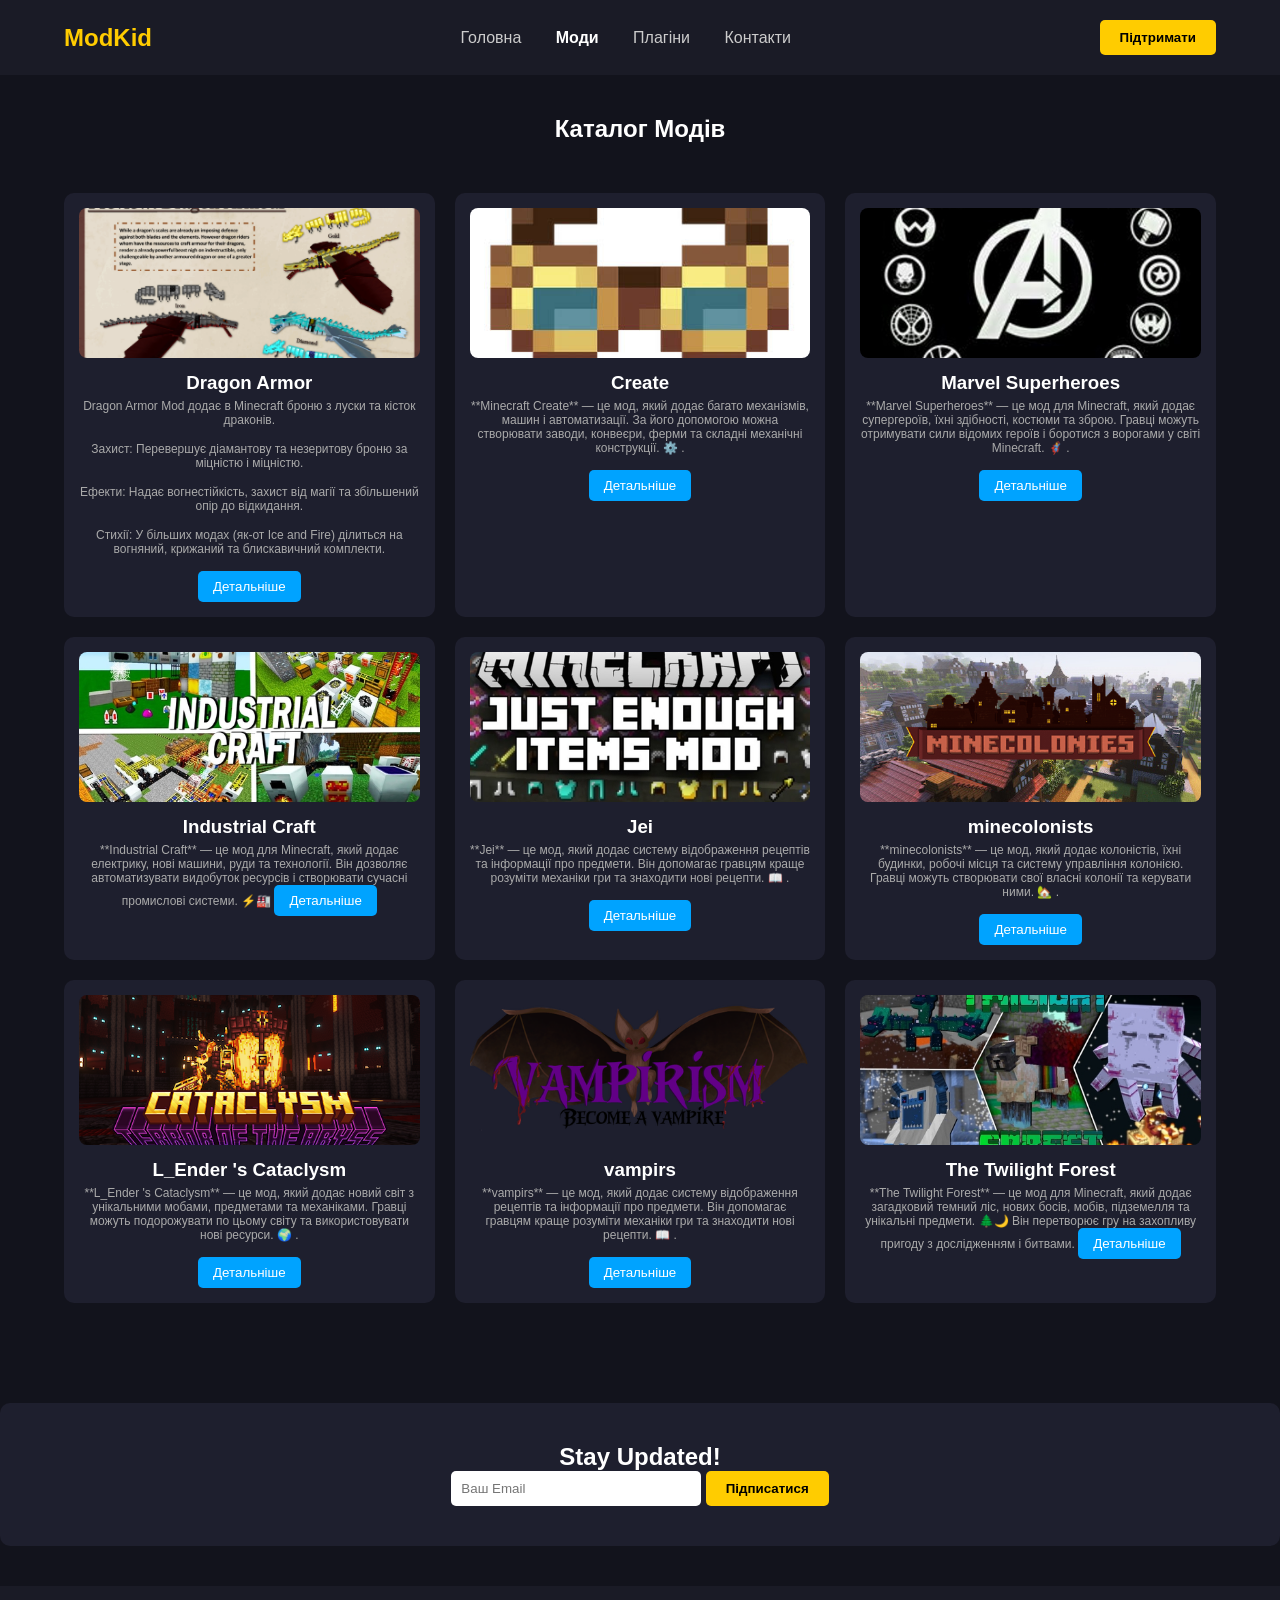
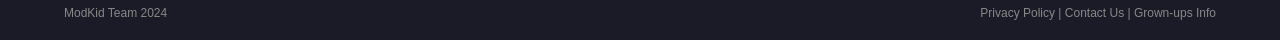
==== mods.html @ 479deb01 "твій комент" ====
<!doctype html>
<html lang="uk">
    <head>
        <meta charset="UTF-8" />
        <title>ModKid — Каталог Модів</title>
        <link rel="stylesheet" href="style.css" />
    </head>
    <body>
        <header>
            <div class="logo">ModKid</div>
            <nav>
                <a href="index.html">Головна</a>
                <a href="mods.html" class="active">Моди</a>
                <a href="plugins.html">Плагіни</a>
                <a href="#">Контакти</a>
            </nav>
            <button class="btn-yellow">Підтримати</button>
        </header>

        <main>
            <section>
                <h1 style="text-align: center; margin-bottom: 30px">Каталог Модів</h1>

                <div class="grid">
                    <!-- Рядок 1 -->
                    <div class="card">
                        <img src="mods_img\DA.webp" alt="Dragon Armor" />
                        <h3>Dragon Armor</h3>
                        <p>Dragon Armor Mod додає в Minecraft броню з луски та кісток драконів.</p>

<p>Захист: Перевершує діамантову та незеритову броню за міцністю і міцністю.</p>

<p>Ефекти: Надає вогнестійкість, захист від магії та збільшений опір до відкидання.</p>

<p>Стихії: У більших модах (як-от Ice and Fire) ділиться на вогняний, крижаний та блискавичний комплекти.</p>
                        <button class="btn-blue">Детальніше</button>
                    </div>
                    <div class="card">
                        <img src="mods_img\imagesc.jpg" alt="Create" />
                        <h3>Create</h3>
                        <p>**Minecraft Create** — це мод, який додає багато механізмів, машин і автоматизації. За його допомогою можна створювати заводи, конвеєри, ферми та складні механічні конструкції. ⚙️
.</p>
                        <button class="btn-blue">Детальніше</button>
                    </div>
                    <div class="card">
                        <img src="mods_img\ss.jpg" alt="Marvel Superheroes" />
                        <h3>Marvel Superheroes</h3>
                        <p>**Marvel Superheroes** — це мод для Minecraft, який додає супергероїв, їхні здібності, костюми та зброю. Гравці можуть отримувати сили відомих героїв і боротися з ворогами у світі Minecraft. 🦸‍♂️
.</p>
                        <button class="btn-blue">Детальніше</button>
                    </div>
                    <!-- Рядок 2 -->
                    <div class="card">
                        <img src="mods_img\in.jpg" alt="Industrial Craft" />
                        <h3>Industrial Craft</h3>
                        <p>**Industrial Craft** — це мод для Minecraft, який додає електрику, нові машини, руди та технології. Він дозволяє автоматизувати видобуток ресурсів і створювати сучасні промислові системи. ⚡🏭

                        <button class="btn-blue">Детальніше</button>
                    </div>
                    <div class="card">
                        <img src="mods_img\j.jpg" alt="Jei" />
                        <h3>Jei</h3>
                        <p>**Jei** — це мод, який додає систему відображення рецептів та інформації про предмети. Він допомагає гравцям краще розуміти механіки гри та знаходити нові рецепти. 📖
.</p>
                        <button class="btn-blue">Детальніше</button>
                    </div>
                    <div class="card">
                        <img src="mods_img\mi.png" alt="minecolonists" />
                        <h3>minecolonists</h3>
                        <p>**minecolonists** — це мод, який додає колоністів, їхні будинки, робочі місця та систему управління колонією. Гравці можуть створювати свої власні колонії та керувати ними. 🏡
.</p>
                        <button class="btn-blue">Детальніше</button>
                    </div>
                    <!-- Рядок 3 -->
                    <div class="card">
                        <img src="mods_img\ca.png"L_Ender 's Cataclysm" />
                        <h3>L_Ender 's Cataclysm</h3>
                        <p>**L_Ender 's Cataclysm** — це мод, який додає новий світ з унікальними мобами, предметами та механіками. Гравці можуть подорожувати по цьому світу та використовувати нові ресурси. 🌍
.</p>
                        <button class="btn-blue">Детальніше</button>
                    </div>
                    <div class="card">
                        <img src="mods_img\v.png" alt="vampirs" />
                        <h3>vampirs</h3>
                        <p>**vampirs** — це мод, який додає систему відображення рецептів та інформації про предмети. Він допомагає гравцям краще розуміти механіки гри та знаходити нові рецепти. 📖
.</p>
                        <button class="btn-blue">Детальніше</button>
                    </div>
                    <div class="card">
                        <img src="mods_img\fo.jpg"The Twilight Forest" />
                        <h3>The Twilight Forest</h3>
                        <p>**The Twilight Forest** — це мод для Minecraft, який додає загадковий темний ліс, нових босів, мобів, підземелля та унікальні предмети. 🌲🌙 Він перетворює гру на захопливу пригоду з дослідженням і битвами.

                        <button class="btn-blue">Детальніше</button>
                    </div>
                </div>
            </section>

            <section class="subscribe">
                <h2>Stay Updated!</h2>
                <input type="email" placeholder="Ваш Email" />
                <button class="btn-yellow">Підписатися</button>
            </section>
        </main>

        <footer>
            <span>ModKid Team 2024</span>
            <div>
                <a href="#">Privacy Policy</a> | <a href="#">Contact Us</a> |
                <a href="#">Grown-ups Info</a>
            </div>
        </footer>
    </body>
</html>
---- style.css ----
* {
  box-sizing: border-box;
  margin: 0;
  padding: 0;
}

body {
  font-family: Arial, sans-serif;
  background-color: #12131C;
  color: #FFF;
}

a {
  color: inherit;
  text-decoration: none;
}

/* Шапка та Футер */
header,
footer {
  display: flex;
  justify-content: space-between;
  align-items: center;
  padding: 20px 5%;
  background: #1a1b26;
}

.logo {
  font-size: 24px;
  font-weight: bold;
  color: #FFCC00;
}

nav a {
  margin: 0 15px;
  color: #CCC;
}

nav a.active {
  color: #FFF;
  font-weight: bold;
}

.btn-yellow {
  background: #FFCC00;
  color: #000;
  padding: 10px 20px;
  border-radius: 5px;
  font-weight: bold;
  border: none;
  cursor: pointer;
}

/* Сетка карточок */
.grid {
  display: grid;
  grid-template-columns: repeat(3, 1fr);
  gap: 20px;
  padding: 20px 0;
}

.card {
  background: #1e1f2e;
  border-radius: 10px;
  overflow: hidden;
  padding: 15px;
  text-align: center;
}

.card img {
  width: 100%;
  height: 150px;
  object-fit: cover;
  border-radius: 8px;
}

.card h3 {
  margin: 10px 0 5px;
}

.card p {
  font-size: 12px;
  color: #AAA;
  margin-bottom: 15px;
}

.btn-blue {
  background: #00A3FF;
  color: #FFF;
  padding: 8px 15px;
  border-radius: 5px;
  border: none;
  cursor: pointer;
}

/* Спеціальні секції */
.hero {
  text-align: center;
  padding: 60px 20px;
  background: url('hero-bg.jpg') center/cover;
}

.hero h1 {
  font-size: 36px;
  margin-bottom: 10px;
}

.subscribe {
  background: #1e1f2e;
  padding: 40px;
  text-align: center;
  margin: 40px 0;
  border-radius: 10px;
}

.subscribe input {
  padding: 10px;
  width: 250px;
  border-radius: 5px;
  border: none;
}

section {
  padding: 40px 5%;
}

footer {
  font-size: 12px;
  color: #888;
}
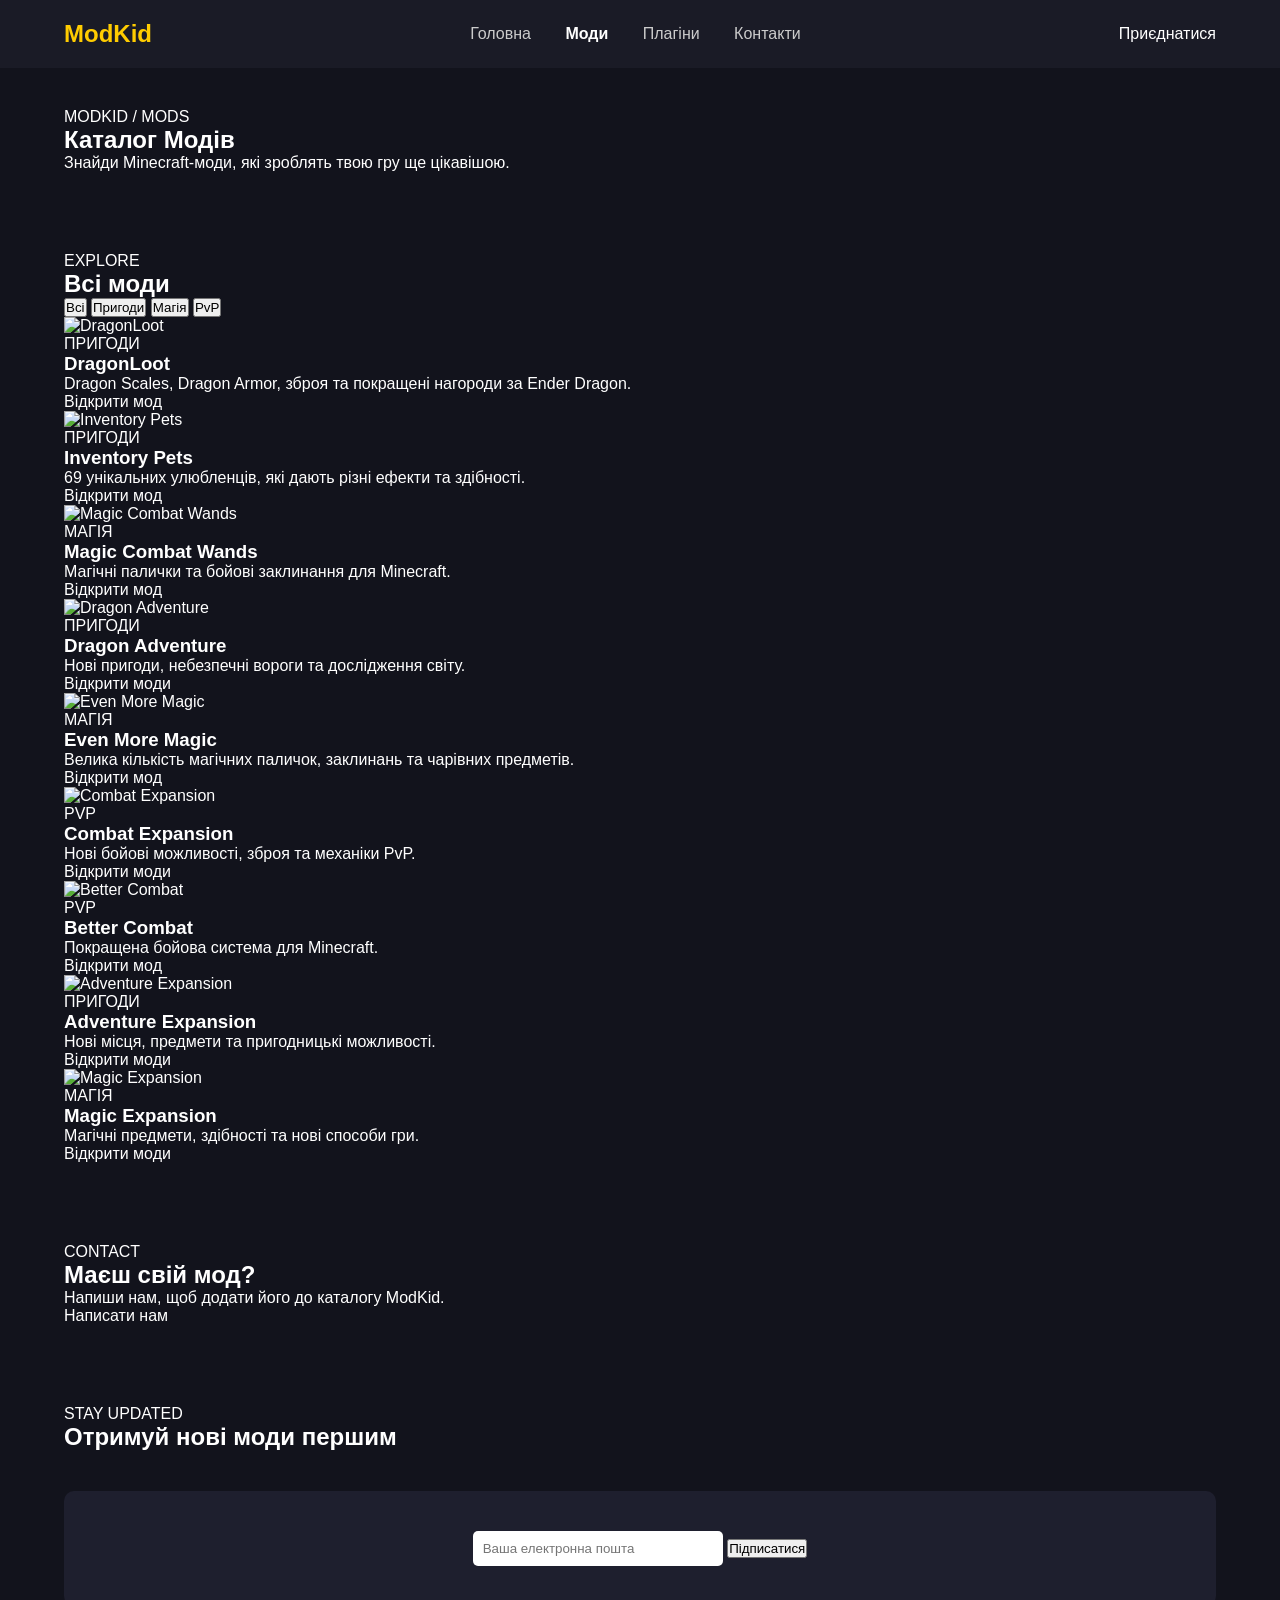
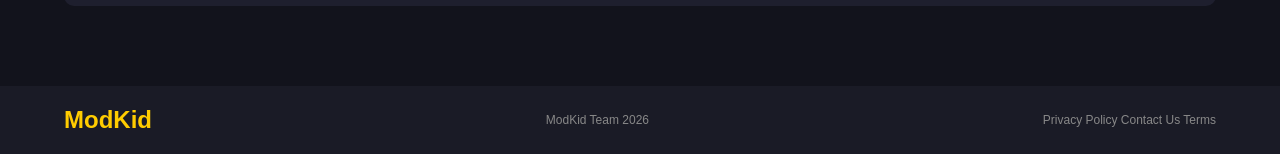
==== commit 01ccba7a: "Refactor mods.html structure and add meta tags Updated the structure of the mods.html file, added me" ====
--- a/mods.html
+++ b/mods.html
@@ -1,114 +1,635 @@
 <!doctype html>
 <html lang="uk">
-    <head>
-        <meta charset="UTF-8" />
-        <title>ModKid — Каталог Модів</title>
-        <link rel="stylesheet" href="style.css" />
-    </head>
-    <body>
-        <header>
-            <div class="logo">ModKid</div>
-            <nav>
-                <a href="index.html">Головна</a>
-                <a href="mods.html" class="active">Моди</a>
-                <a href="plugins.html">Плагіни</a>
-                <a href="#">Контакти</a>
-            </nav>
-            <button class="btn-yellow">Підтримати</button>
-        </header>
-
-        <main>
-            <section>
-                <h1 style="text-align: center; margin-bottom: 30px">Каталог Модів</h1>
-
-                <div class="grid">
-                    <!-- Рядок 1 -->
-                    <div class="card">
-                        <img src="mods_img\DA.webp" alt="Dragon Armor" />
-                        <h3>Dragon Armor</h3>
-                        <p>Dragon Armor Mod додає в Minecraft броню з луски та кісток драконів.</p>
-
-<p>Захист: Перевершує діамантову та незеритову броню за міцністю і міцністю.</p>
-
-<p>Ефекти: Надає вогнестійкість, захист від магії та збільшений опір до відкидання.</p>
-
-<p>Стихії: У більших модах (як-от Ice and Fire) ділиться на вогняний, крижаний та блискавичний комплекти.</p>
-                        <button class="btn-blue">Детальніше</button>
-                    </div>
-                    <div class="card">
-                        <img src="mods_img\imagesc.jpg" alt="Create" />
-                        <h3>Create</h3>
-                        <p>**Minecraft Create** — це мод, який додає багато механізмів, машин і автоматизації. За його допомогою можна створювати заводи, конвеєри, ферми та складні механічні конструкції. ⚙️
-.</p>
-                        <button class="btn-blue">Детальніше</button>
-                    </div>
-                    <div class="card">
-                        <img src="mods_img\ss.jpg" alt="Marvel Superheroes" />
-                        <h3>Marvel Superheroes</h3>
-                        <p>**Marvel Superheroes** — це мод для Minecraft, який додає супергероїв, їхні здібності, костюми та зброю. Гравці можуть отримувати сили відомих героїв і боротися з ворогами у світі Minecraft. 🦸‍♂️
-.</p>
-                        <button class="btn-blue">Детальніше</button>
-                    </div>
-                    <!-- Рядок 2 -->
-                    <div class="card">
-                        <img src="mods_img\in.jpg" alt="Industrial Craft" />
-                        <h3>Industrial Craft</h3>
-                        <p>**Industrial Craft** — це мод для Minecraft, який додає електрику, нові машини, руди та технології. Він дозволяє автоматизувати видобуток ресурсів і створювати сучасні промислові системи. ⚡🏭
-
-                        <button class="btn-blue">Детальніше</button>
-                    </div>
-                    <div class="card">
-                        <img src="mods_img\j.jpg" alt="Jei" />
-                        <h3>Jei</h3>
-                        <p>**Jei** — це мод, який додає систему відображення рецептів та інформації про предмети. Він допомагає гравцям краще розуміти механіки гри та знаходити нові рецепти. 📖
-.</p>
-                        <button class="btn-blue">Детальніше</button>
-                    </div>
-                    <div class="card">
-                        <img src="mods_img\mi.png" alt="minecolonists" />
-                        <h3>minecolonists</h3>
-                        <p>**minecolonists** — це мод, який додає колоністів, їхні будинки, робочі місця та систему управління колонією. Гравці можуть створювати свої власні колонії та керувати ними. 🏡
-.</p>
-                        <button class="btn-blue">Детальніше</button>
-                    </div>
-                    <!-- Рядок 3 -->
-                    <div class="card">
-                        <img src="mods_img\ca.png"L_Ender 's Cataclysm" />
-                        <h3>L_Ender 's Cataclysm</h3>
-                        <p>**L_Ender 's Cataclysm** — це мод, який додає новий світ з унікальними мобами, предметами та механіками. Гравці можуть подорожувати по цьому світу та використовувати нові ресурси. 🌍
-.</p>
-                        <button class="btn-blue">Детальніше</button>
-                    </div>
-                    <div class="card">
-                        <img src="mods_img\v.png" alt="vampirs" />
-                        <h3>vampirs</h3>
-                        <p>**vampirs** — це мод, який додає систему відображення рецептів та інформації про предмети. Він допомагає гравцям краще розуміти механіки гри та знаходити нові рецепти. 📖
-.</p>
-                        <button class="btn-blue">Детальніше</button>
-                    </div>
-                    <div class="card">
-                        <img src="mods_img\fo.jpg"The Twilight Forest" />
-                        <h3>The Twilight Forest</h3>
-                        <p>**The Twilight Forest** — це мод для Minecraft, який додає загадковий темний ліс, нових босів, мобів, підземелля та унікальні предмети. 🌲🌙 Він перетворює гру на захопливу пригоду з дослідженням і битвами.
-
-                        <button class="btn-blue">Детальніше</button>
-                    </div>
-                </div>
-            </section>
-
-            <section class="subscribe">
-                <h2>Stay Updated!</h2>
-                <input type="email" placeholder="Ваш Email" />
-                <button class="btn-yellow">Підписатися</button>
-            </section>
-        </main>
-
-        <footer>
-            <span>ModKid Team 2024</span>
-            <div>
-                <a href="#">Privacy Policy</a> | <a href="#">Contact Us</a> |
-                <a href="#">Grown-ups Info</a>
-            </div>
-        </footer>
-    </body>
+
+<head>
+
+    <meta charset="UTF-8">
+
+    <meta
+        name="viewport"
+        content="width=device-width, initial-scale=1.0"
+    >
+
+    <title>ModKid — Моди</title>
+
+    <link
+        rel="stylesheet"
+        href="style.css"
+    >
+
+</head>
+
+<body>
+
+
+<header class="header">
+
+    <a href="index.html" class="logo">
+        Mod<span>Kid</span>
+    </a>
+
+    <nav class="nav">
+
+        <a href="index.html">
+            Головна
+        </a>
+
+        <a href="mods.html" class="active">
+            Моди
+        </a>
+
+        <a href="plugins.html">
+            Плагіни
+        </a>
+
+        <a href="#contacts">
+            Контакти
+        </a>
+
+    </nav>
+
+    <a href="#contacts" class="header-button">
+        Приєднатися
+    </a>
+
+</header>
+
+
+<main>
+
+
+<section class="page-title">
+
+    <div class="eyebrow">
+        MODKID / MODS
+    </div>
+
+    <h1>
+        Каталог Модів
+    </h1>
+
+    <p>
+        Знайди Minecraft-моди, які зроблять
+        твою гру ще цікавішою.
+    </p>
+
+</section>
+
+
+<section class="catalog">
+
+    <div class="catalog-header">
+
+        <div>
+
+            <div class="section-label">
+                EXPLORE
+            </div>
+
+            <h2>
+                Всі моди
+            </h2>
+
+        </div>
+
+
+        <div class="filters">
+
+            <button
+                class="filter active"
+                data-filter="all"
+            >
+                Всі
+            </button>
+
+            <button
+                class="filter"
+                data-filter="adventure"
+            >
+                Пригоди
+            </button>
+
+            <button
+                class="filter"
+                data-filter="magic"
+            >
+                Магія
+            </button>
+
+            <button
+                class="filter"
+                data-filter="pvp"
+            >
+                PvP
+            </button>
+
+        </div>
+
+    </div>
+
+
+    <div class="catalog-grid">
+
+
+        
+
+        <article
+            class="catalog-card"
+            data-category="adventure"
+        >
+
+            <img
+                class="catalog-image"
+                src="https://i.ytimg.com/vi/ukEsigiyCAY/maxresdefault.jpg"
+                alt="DragonLoot"
+            >
+
+            <div class="catalog-body">
+
+                <span class="card-tag">
+                    ПРИГОДИ
+                </span>
+
+                <h3>
+                    DragonLoot
+                </h3>
+
+                <p>
+                    Dragon Scales, Dragon Armor,
+                    зброя та покращені нагороди за Ender Dragon.
+                </p>
+
+                <a
+                    class="blue-button"
+                    href="https://www.curseforge.com/minecraft/mc-mods/dragonloot"
+                    target="_blank"
+                >
+                    Відкрити мод
+                </a>
+
+            </div>
+
+        </article>
+
+
+        
+
+        <article
+            class="catalog-card"
+            data-category="adventure"
+        >
+
+            <img
+                class="catalog-image"
+                src="https://i.ytimg.com/vi/JNTlKZu7rV4/maxresdefault.jpg"
+                alt="Inventory Pets"
+            >
+
+            <div class="catalog-body">
+
+                <span class="card-tag">
+                    ПРИГОДИ
+                </span>
+
+                <h3>
+                    Inventory Pets
+                </h3>
+
+                <p>
+                    69 унікальних улюбленців,
+                    які дають різні ефекти та здібності.
+                </p>
+
+                <a
+                    class="blue-button"
+                    href="https://www.curseforge.com/minecraft/mc-mods/inventory-pets"
+                    target="_blank"
+                >
+                    Відкрити мод
+                </a>
+
+            </div>
+
+        </article>
+
+
+        
+
+        <article
+            class="catalog-card"
+            data-category="magic"
+        >
+
+            <img
+                class="catalog-image"
+                src="https://i.ytimg.com/vi/W-BGACFN1ck/maxresdefault.jpg"
+                alt="Magic Combat Wands"
+            >
+
+            <div class="catalog-body">
+
+                <span class="card-tag">
+                    МАГІЯ
+                </span>
+
+                <h3>
+                    Magic Combat Wands
+                </h3>
+
+                <p>
+                    Магічні палички та бойові
+                    заклинання для Minecraft.
+                </p>
+
+                <a
+                    class="blue-button"
+                    href="https://www.curseforge.com/minecraft/mc-mods/magic-combat-wands"
+                    target="_blank"
+                >
+                    Відкрити мод
+                </a>
+
+            </div>
+
+        </article>
+
+
+        
+
+        <article
+            class="catalog-card"
+            data-category="adventure"
+        >
+
+            <img
+                class="catalog-image"
+                src="https://xforgeassets002.xboxlive.com/pf-namespace-b63a0803d3653643/9caeeaf7-bf96-4cbe-a42e-ba5d95ce87ad/DragonAdventure_Screenshot_3.jpg"
+                alt="Dragon Adventure"
+            >
+
+            <div class="catalog-body">
+
+                <span class="card-tag">
+                    ПРИГОДИ
+                </span>
+
+                <h3>
+                    Dragon Adventure
+                </h3>
+
+                <p>
+                    Нові пригоди, небезпечні вороги
+                    та дослідження світу.
+                </p>
+
+                <a
+                    class="blue-button"
+                    href="https://www.curseforge.com/minecraft/mc-mods"
+                    target="_blank"
+                >
+                    Відкрити моди
+                </a>
+
+            </div>
+
+        </article>
+
+
+        
+
+        <article
+            class="catalog-card"
+            data-category="magic"
+        >
+
+            <img
+                class="catalog-image"
+                src="https://i.ytimg.com/vi/kxcVQtQiOug/maxresdefault.jpg"
+                alt="Even More Magic"
+            >
+
+            <div class="catalog-body">
+
+                <span class="card-tag">
+                    МАГІЯ
+                </span>
+
+                <h3>
+                    Even More Magic
+                </h3>
+
+                <p>
+                    Велика кількість магічних паличок,
+                    заклинань та чарівних предметів.
+                </p>
+
+                <a
+                    class="blue-button"
+                    href="https://www.curseforge.com/minecraft/mc-mods/even-more-magic"
+                    target="_blank"
+                >
+                    Відкрити мод
+                </a>
+
+            </div>
+
+        </article>
+
+
+        
+
+        <article
+            class="catalog-card"
+            data-category="pvp"
+        >
+
+            <img
+                class="catalog-image"
+                src="https://cdn.modrinth.com/data/mrwaxWkf/images/d7f8d41d6d65e3daa7ac5bb244a479fda5e04282.png"
+                alt="Combat Expansion"
+            >
+
+            <div class="catalog-body">
+
+                <span class="card-tag">
+                    PVP
+                </span>
+
+                <h3>
+                    Combat Expansion
+                </h3>
+
+                <p>
+                    Нові бойові можливості,
+                    зброя та механіки PvP.
+                </p>
+
+                <a
+                    class="blue-button"
+                    href="https://www.curseforge.com/minecraft/mc-mods"
+                    target="_blank"
+                >
+                    Відкрити моди
+                </a>
+
+            </div>
+
+        </article>
+
+
+        
+
+        <article
+            class="catalog-card"
+            data-category="pvp"
+        >
+
+            <img
+                class="catalog-image"
+                src="https://i.ytimg.com/vi/zoLHkWIXzm8/maxresdefault.jpg"
+                alt="Better Combat"
+            >
+
+            <div class="catalog-body">
+
+                <span class="card-tag">
+                    PVP
+                </span>
+
+                <h3>
+                    Better Combat
+                </h3>
+
+                <p>
+                    Покращена бойова система
+                    для Minecraft.
+                </p>
+
+                <a
+                    class="blue-button"
+                    href="https://www.curseforge.com/minecraft/mc-mods/better-combat-by-daedelus"
+                    target="_blank"
+                >
+                    Відкрити мод
+                </a>
+
+            </div>
+
+        </article>
+
+
+      
+
+        <article
+            class="catalog-card"
+            data-category="adventure"
+        >
+
+            <img
+                class="catalog-image"
+                src="https://new.planet-mc.net/wp-content/uploads/2026/04/1642079982_1.webp"
+                alt="Adventure Expansion"
+            >
+
+            <div class="catalog-body">
+
+                <span class="card-tag">
+                    ПРИГОДИ
+                </span>
+
+                <h3>
+                    Adventure Expansion
+                </h3>
+
+                <p>
+                    Нові місця, предмети та
+                    пригодницькі можливості.
+                </p>
+
+                <a
+                    class="blue-button"
+                    href="https://www.curseforge.com/minecraft/mc-mods"
+                    target="_blank"
+                >
+                    Відкрити моди
+                </a>
+
+            </div>
+
+        </article>
+
+
+     
+
+        <article
+            class="catalog-card"
+            data-category="magic"
+        >
+
+            <img
+                class="catalog-image"
+                src="https://i.tlauncher.org/images/Magic-Expansion-Addon-Thumbnail.png"
+                alt="Magic Expansion"
+            >
+
+            <div class="catalog-body">
+
+                <span class="card-tag">
+                    МАГІЯ
+                </span>
+
+                <h3>
+                    Magic Expansion
+                </h3>
+
+                <p>
+                    Магічні предмети, здібності
+                    та нові способи гри.
+                </p>
+
+                <a
+                    class="blue-button"
+                    href="https://www.curseforge.com/minecraft/mc-mods"
+                    target="_blank"
+                >
+                    Відкрити моди
+                </a>
+
+            </div>
+
+        </article>
+
+
+    </div>
+
+</section>
+
+
+<section class="contacts" id="contacts">
+
+    <div class="section-label">
+        CONTACT
+    </div>
+
+    <h2>
+        Маєш свій мод?
+    </h2>
+
+    <p>
+        Напиши нам, щоб додати його до каталогу ModKid.
+    </p>
+
+    <a
+        href="mailto:modkid@example.com"
+        class="yellow-button"
+    >
+        Написати нам
+    </a>
+
+</section>
+
+
+<section class="newsletter">
+
+    <div>
+
+        <div class="section-label">
+            STAY UPDATED
+        </div>
+
+        <h2>
+            Отримуй нові моди першим
+        </h2>
+
+    </div>
+
+    <div class="subscribe">
+
+        <input
+            type="email"
+            placeholder="Ваша електронна пошта"
+        >
+
+        <button>
+            Підписатися
+        </button>
+
+    </div>
+
+</section>
+
+
+</main>
+
+
+<footer class="footer">
+
+    <div class="logo">
+        Mod<span>Kid</span>
+    </div>
+
+    <div>
+        ModKid Team 2026
+    </div>
+
+    <div class="footer-links">
+
+        <a href="#">
+            Privacy Policy
+        </a>
+
+        <a href="#contacts">
+            Contact Us
+        </a>
+
+        <a href="#">
+            Terms
+        </a>
+
+    </div>
+
+</footer>
+
+
+<script>
+
+const filters = document.querySelectorAll(".filter");
+const cards = document.querySelectorAll(".catalog-card");
+
+filters.forEach(filter => {
+
+    filter.addEventListener("click", () => {
+
+        filters.forEach(button => {
+            button.classList.remove("active");
+        });
+
+        filter.classList.add("active");
+
+        const category = filter.dataset.filter;
+
+        cards.forEach(card => {
+
+            if (
+                category === "all" ||
+                card.dataset.category === category
+            ) {
+
+                card.style.display = "";
+
+            } else {
+
+                card.style.display = "none";
+
+            }
+
+        });
+
+    });
+
+});
+
+</script>
+
+</body>
 </html>
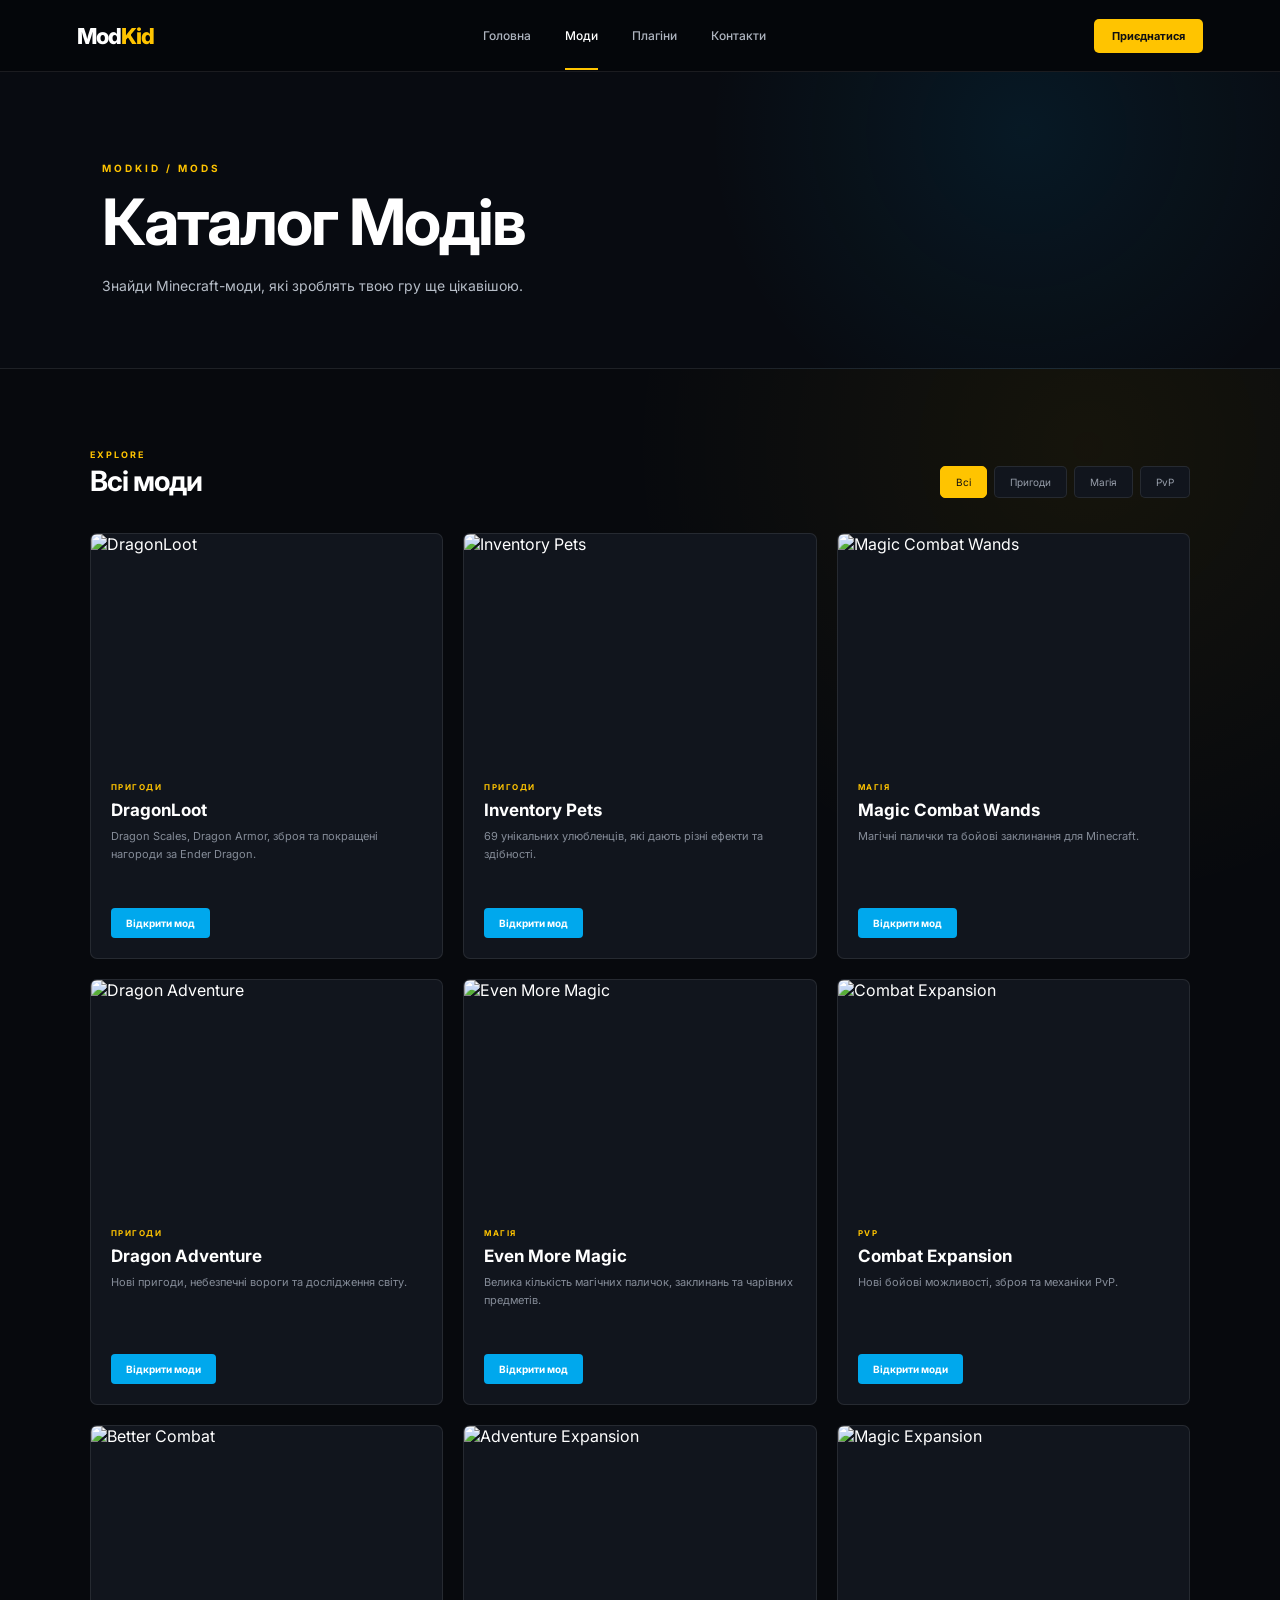
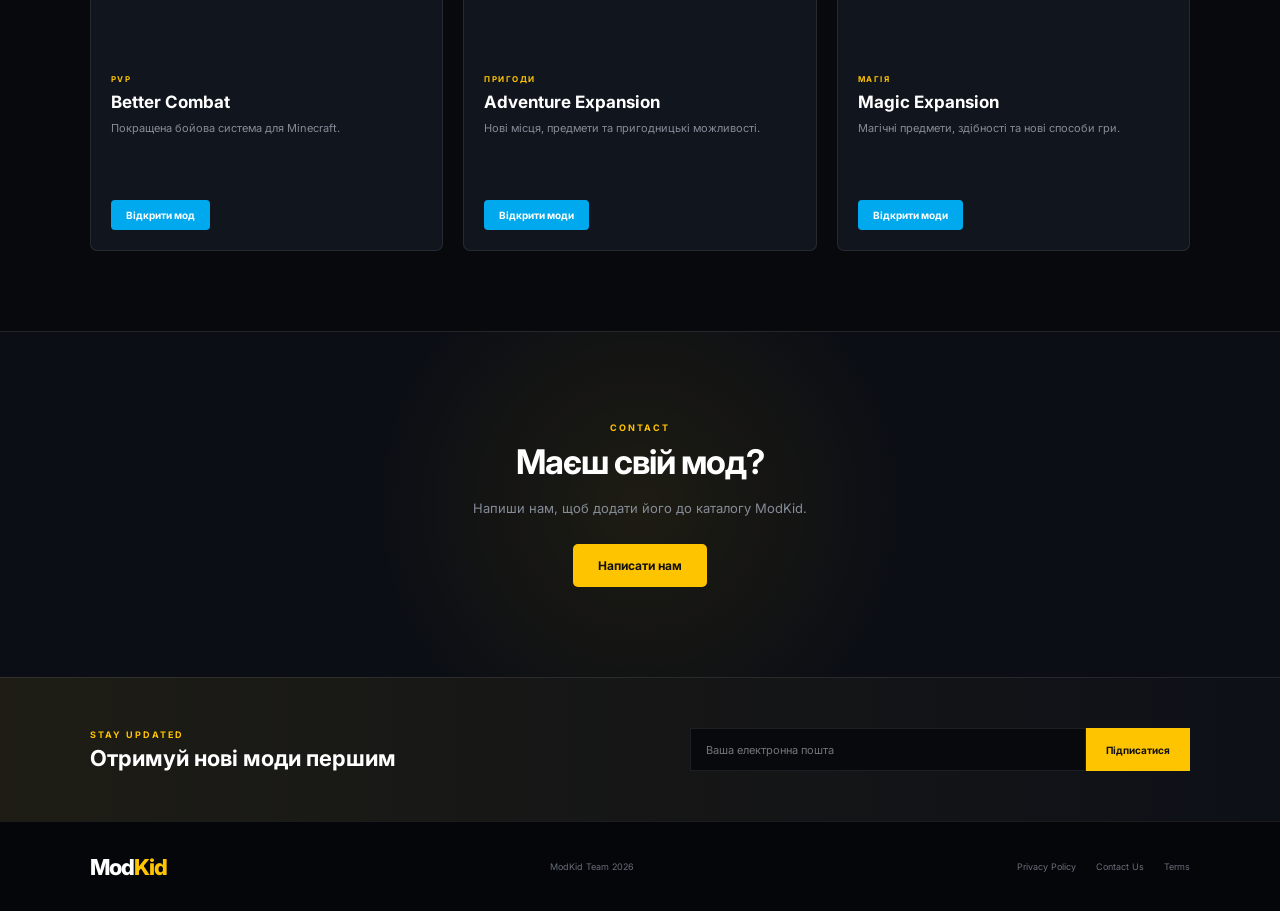
==== commit 0c0674c4: "edit code" ====
--- a/mods.html
+++ b/mods.html
@@ -632,4 +632,4 @@
 </script>
 
 </body>
-</html>
+</html>
--- a/style.css
+++ b/style.css
@@ -1,130 +1,1370 @@
+@import url('https://fonts.googleapis.com/css2?family=Inter:wght@400;500;600;700;800&display=swap');
+
+
+:root {
+
+    --yellow: #ffc400;
+    --yellow-light: #ffd633;
+
+    --blue: #00a8ed;
+
+    --black: #07090d;
+    --dark: #0b0e14;
+    --dark-card: #11151d;
+
+    --white: #ffffff;
+
+    --text: #dfe2e8;
+    --muted: #858c98;
+
+    --border: rgba(255,255,255,0.09);
+
+}
+
+
 * {
-  box-sizing: border-box;
-  margin: 0;
-  padding: 0;
-}
+
+    box-sizing: border-box;
+
+    margin: 0;
+    padding: 0;
+
+}
+
+
+html {
+
+    scroll-behavior: smooth;
+
+}
+
 
 body {
-  font-family: Arial, sans-serif;
-  background-color: #12131C;
-  color: #FFF;
-}
+
+    background: var(--black);
+
+    color: var(--white);
+
+    font-family:
+        "Inter",
+        Arial,
+        sans-serif;
+
+}
+
 
 a {
-  color: inherit;
-  text-decoration: none;
-}
-
-/* Шапка та Футер */
-header,
-footer {
-  display: flex;
-  justify-content: space-between;
-  align-items: center;
-  padding: 20px 5%;
-  background: #1a1b26;
-}
+
+    color: inherit;
+
+    text-decoration: none;
+
+}
+
+
+button,
+input {
+
+    font-family: inherit;
+
+}
+
+
+button {
+
+    cursor: pointer;
+
+}
+
+
+
+
+
+.header {
+
+    position: sticky;
+
+    top: 0;
+
+    z-index: 100;
+
+    min-height: 72px;
+
+    padding:
+        0 6%;
+
+    display: flex;
+
+    align-items: center;
+
+    justify-content: space-between;
+
+    background:
+        rgba(5,7,11,0.96);
+
+    border-bottom:
+        1px solid var(--border);
+
+    backdrop-filter:
+        blur(15px);
+
+}
+
 
 .logo {
-  font-size: 24px;
-  font-weight: bold;
-  color: #FFCC00;
-}
-
-nav a {
-  margin: 0 15px;
-  color: #CCC;
-}
-
-nav a.active {
-  color: #FFF;
-  font-weight: bold;
-}
-
-.btn-yellow {
-  background: #FFCC00;
-  color: #000;
-  padding: 10px 20px;
-  border-radius: 5px;
-  font-weight: bold;
-  border: none;
-  cursor: pointer;
-}
-
-/* Сетка карточок */
-.grid {
-  display: grid;
-  grid-template-columns: repeat(3, 1fr);
-  gap: 20px;
-  padding: 20px 0;
-}
-
-.card {
-  background: #1e1f2e;
-  border-radius: 10px;
-  overflow: hidden;
-  padding: 15px;
-  text-align: center;
-}
-
-.card img {
-  width: 100%;
-  height: 150px;
-  object-fit: cover;
-  border-radius: 8px;
-}
-
-.card h3 {
-  margin: 10px 0 5px;
-}
-
-.card p {
-  font-size: 12px;
-  color: #AAA;
-  margin-bottom: 15px;
-}
-
-.btn-blue {
-  background: #00A3FF;
-  color: #FFF;
-  padding: 8px 15px;
-  border-radius: 5px;
-  border: none;
-  cursor: pointer;
-}
-
-/* Спеціальні секції */
+
+    color: white;
+
+    font-size: 22px;
+
+    font-weight: 800;
+
+    letter-spacing: -1px;
+
+}
+
+
+.logo span {
+
+    color: var(--yellow);
+
+}
+
+
+.nav {
+
+    display: flex;
+
+    align-items: center;
+
+    gap: 34px;
+
+}
+
+
+.nav a {
+
+    position: relative;
+
+    color: #aeb4bf;
+
+    font-size: 12px;
+
+    font-weight: 500;
+
+    transition: .25s;
+
+}
+
+
+.nav a:hover {
+
+    color: white;
+
+}
+
+
+.nav a.active {
+
+    color: white;
+
+}
+
+
+.nav a.active::after {
+
+    content: "";
+
+    position: absolute;
+
+    left: 0;
+    right: 0;
+
+    bottom: -27px;
+
+    height: 2px;
+
+    background: var(--yellow);
+
+}
+
+
+.header-button {
+
+    display: inline-block;
+
+    padding:
+        10px 18px;
+
+    border-radius: 5px;
+
+    background: var(--yellow);
+
+    color: #111;
+
+    font-size: 11px;
+
+    font-weight: 700;
+
+    transition: .25s;
+
+}
+
+
+.header-button:hover {
+
+    background: var(--yellow-light);
+
+    transform:
+        translateY(-2px);
+
+}
+
+
+
+
+
 .hero {
-  text-align: center;
-  padding: 60px 20px;
-  background: url('hero-bg.jpg') center/cover;
-}
-
-.hero h1 {
-  font-size: 36px;
-  margin-bottom: 10px;
-}
+
+    min-height: 520px;
+
+    display: flex;
+
+    align-items: center;
+
+    position: relative;
+
+    overflow: hidden;
+
+    background:
+
+        radial-gradient(
+            circle at 75% 30%,
+            rgba(0,168,237,.15),
+            transparent 30%
+        ),
+
+        radial-gradient(
+            circle at 20% 70%,
+            rgba(255,196,0,.08),
+            transparent 30%
+        ),
+
+        #080b11;
+
+}
+
+
+.hero::before {
+
+    content: "";
+
+    position: absolute;
+
+    width: 500px;
+    height: 500px;
+
+    right: -150px;
+    top: -180px;
+
+    border-radius: 50%;
+
+    background:
+        rgba(0,168,237,.06);
+
+}
+
+
+.hero-content {
+
+    position: relative;
+
+    z-index: 2;
+
+    width: 650px;
+
+    margin-left: 9%;
+
+}
+
+
+.eyebrow {
+
+    margin-bottom: 16px;
+
+    color: var(--yellow);
+
+    font-size: 10px;
+
+    font-weight: 700;
+
+    letter-spacing: 3px;
+
+}
+
+
+.hero-content h1 {
+
+    font-size:
+        clamp(44px, 6vw, 72px);
+
+    line-height: 1.02;
+
+    letter-spacing: -3px;
+
+    font-weight: 800;
+
+}
+
+
+.hero-content h1 span {
+
+    color: var(--yellow);
+
+}
+
+
+.hero-content p {
+
+    max-width: 470px;
+
+    margin-top: 22px;
+
+    margin-bottom: 30px;
+
+    color: #b8bec8;
+
+    font-size: 15px;
+
+    line-height: 1.7;
+
+}
+
+
+.yellow-button {
+
+    display: inline-block;
+
+    padding:
+        14px 25px;
+
+    border: none;
+
+    border-radius: 5px;
+
+    background: var(--yellow);
+
+    color: #111;
+
+    font-size: 12px;
+
+    font-weight: 700;
+
+    transition: .25s;
+
+}
+
+
+.yellow-button:hover {
+
+    background: var(--yellow-light);
+
+    transform:
+        translateY(-3px);
+
+}
+
+
+
+
+
+.page-title {
+
+    padding:
+        90px 8%
+        70px;
+
+    background:
+
+        radial-gradient(
+            circle at 80% 20%,
+            rgba(0,168,237,.09),
+            transparent 30%
+        ),
+
+        #080b11;
+
+    border-bottom:
+        1px solid var(--border);
+
+}
+
+
+.page-title h1 {
+
+    font-size:
+        clamp(42px, 5vw, 64px);
+
+    line-height: 1;
+
+    letter-spacing: -2px;
+
+}
+
+
+.page-title p {
+
+    max-width: 520px;
+
+    margin-top: 20px;
+
+    color: #b6bdc7;
+
+    font-size: 14px;
+
+    line-height: 1.7;
+
+}
+
+
+
+
+
+.section {
+
+    padding:
+        85px 7%;
+
+    background:
+
+        radial-gradient(
+            circle at 10% 10%,
+            rgba(0,170,255,.06),
+            transparent 30%
+        ),
+
+        var(--black);
+
+}
+
+
+.section-heading {
+
+    display: flex;
+
+    align-items: center;
+
+    gap: 15px;
+
+    margin-bottom: 35px;
+
+}
+
+
+.section-number {
+
+    color: var(--yellow);
+
+    font-size: 11px;
+
+    font-weight: 700;
+
+}
+
+
+.section-label {
+
+    color: var(--yellow);
+
+    font-size: 9px;
+
+    font-weight: 700;
+
+    letter-spacing: 2px;
+
+}
+
+
+.section-heading h2,
+.catalog-header h2 {
+
+    margin-top: 5px;
+
+    font-size: 28px;
+
+    line-height: 1.2;
+
+    letter-spacing: -1px;
+
+}
+
+
+
+
+
+.cards {
+
+    display: grid;
+
+    gap: 22px;
+
+}
+
+
+.cards-3 {
+
+    grid-template-columns:
+        repeat(3, 1fr);
+
+}
+
+
+.game-card,
+.catalog-card {
+
+    overflow: hidden;
+
+    background:
+        var(--dark-card);
+
+    border:
+        1px solid var(--border);
+
+    border-radius: 7px;
+
+    transition:
+        transform .3s,
+        border-color .3s,
+        box-shadow .3s;
+
+}
+
+
+.game-card:hover,
+.catalog-card:hover {
+
+    transform:
+        translateY(-7px);
+
+    border-color:
+        rgba(255,196,0,.4);
+
+    box-shadow:
+        0 20px 50px
+        rgba(0,0,0,.4);
+
+}
+
+
+.card-image {
+
+    width: 100%;
+
+    height: 210px;
+
+    display: block;
+
+    object-fit: cover;
+
+    object-position: center;
+
+    transition:
+        transform .5s;
+
+}
+
+
+.game-card:hover .card-image {
+
+    transform:
+        scale(1.05);
+
+}
+
+
+.card-body {
+
+    padding: 21px;
+
+}
+
+
+.card-tag {
+
+    display: inline-block;
+
+    margin-bottom: 8px;
+
+    color: var(--yellow);
+
+    font-size: 8px;
+
+    font-weight: 700;
+
+    letter-spacing: 1.5px;
+
+}
+
+
+.card-body h3 {
+
+    font-size: 18px;
+
+    margin-bottom: 8px;
+
+}
+
+
+.card-body p {
+
+    min-height: 45px;
+
+    color: var(--muted);
+
+    font-size: 11px;
+
+    line-height: 1.6;
+
+}
+
+
+.card-body a {
+
+    display: inline-block;
+
+    margin-top: 15px;
+
+    color: var(--blue);
+
+    font-size: 11px;
+
+    font-weight: 700;
+
+}
+
+
+
+
+
+.featured-section {
+
+    padding:
+        85px 7%;
+
+    background:
+
+        radial-gradient(
+            circle at 80% 20%,
+            rgba(0,168,237,.08),
+            transparent 30%
+        ),
+
+        #0a0e15;
+
+    border-top:
+        1px solid var(--border);
+
+    border-bottom:
+        1px solid var(--border);
+
+}
+
+
+.plugin-card {
+
+    padding: 28px;
+
+    background:
+        rgba(10,13,19,.9);
+
+    border:
+        1px solid var(--border);
+
+    border-radius: 7px;
+
+    transition: .3s;
+
+}
+
+
+.plugin-card:hover {
+
+    transform:
+        translateY(-6px);
+
+    border-color:
+        rgba(255,196,0,.6);
+
+}
+
+
+.plugin-icon {
+
+    width: 46px;
+    height: 46px;
+
+    display: flex;
+
+    align-items: center;
+    justify-content: center;
+
+    margin-bottom: 20px;
+
+    background:
+        var(--yellow);
+
+    color: #111;
+
+    border-radius: 7px;
+
+    font-size: 21px;
+
+}
+
+
+.plugin-card h3 {
+
+    margin-bottom: 8px;
+
+    font-size: 17px;
+
+}
+
+
+.plugin-card p {
+
+    color: var(--muted);
+
+    font-size: 11px;
+
+    line-height: 1.6;
+
+}
+
+
+.plugin-card a {
+
+    display: inline-block;
+
+    margin-top: 20px;
+
+    color: var(--yellow);
+
+    font-size: 11px;
+
+    font-weight: 700;
+
+}
+
+
+
+
+
+.catalog {
+
+    padding:
+        80px 7%;
+
+    background:
+
+        radial-gradient(
+            circle at 85% 5%,
+            rgba(255,196,0,.06),
+            transparent 25%
+        ),
+
+        var(--black);
+
+}
+
+
+.catalog-header {
+
+    display: flex;
+
+    justify-content: space-between;
+
+    align-items: flex-end;
+
+    margin-bottom: 35px;
+
+}
+
+
+.filters {
+
+    display: flex;
+
+    gap: 7px;
+
+    flex-wrap: wrap;
+
+}
+
+
+.filter {
+
+    padding:
+        9px 15px;
+
+    color: #969da9;
+
+    background:
+        #11151d;
+
+    border:
+        1px solid var(--border);
+
+    border-radius: 5px;
+
+    font-size: 10px;
+
+    transition: .25s;
+
+}
+
+
+.filter:hover,
+.filter.active {
+
+    color: #111;
+
+    background:
+        var(--yellow);
+
+    border-color:
+        var(--yellow);
+
+}
+
+
+.catalog-grid {
+
+    display: grid;
+
+    grid-template-columns:
+        repeat(3, 1fr);
+
+    gap: 20px;
+
+}
+
+
+.catalog-image {
+
+    width: 100%;
+
+    height: 220px;
+
+    display: block;
+
+    object-fit: cover;
+
+    object-position: center;
+
+    transition: .5s;
+
+}
+
+
+.catalog-card:hover
+.catalog-image {
+
+    transform:
+        scale(1.04);
+
+}
+
+
+.catalog-body {
+
+    padding: 20px;
+
+}
+
+
+.catalog-body h3 {
+
+    margin-bottom: 8px;
+
+    font-size: 17px;
+
+}
+
+
+.catalog-body p {
+
+    min-height: 65px;
+
+    color: var(--muted);
+
+    font-size: 11px;
+
+    line-height: 1.6;
+
+}
+
+
+
+
+
+.blue-button {
+
+    display: inline-block;
+
+    margin-top: 15px;
+
+    padding:
+        9px 15px;
+
+    color: white;
+
+    background:
+        var(--blue);
+
+    border: none;
+
+    border-radius: 4px;
+
+    font-size: 10px;
+
+    font-weight: 700;
+
+    transition: .25s;
+
+}
+
+
+.blue-button:hover {
+
+    background:
+        #16baff;
+
+    transform:
+        translateY(-2px);
+
+}
+
+
+
+
+
+.contacts {
+
+    padding:
+        90px 7%;
+
+    text-align: center;
+
+    background:
+
+        radial-gradient(
+            circle at center,
+            rgba(255,196,0,.08),
+            transparent 40%
+        ),
+
+        #0b0e14;
+
+    border-top:
+        1px solid var(--border);
+
+}
+
+
+.contacts h2 {
+
+    margin-top: 8px;
+
+    font-size: 34px;
+
+    letter-spacing: -1px;
+
+}
+
+
+.contacts p {
+
+    max-width: 550px;
+
+    margin:
+        15px auto 25px;
+
+    color: var(--muted);
+
+    font-size: 13px;
+
+    line-height: 1.7;
+
+}
+
+
+
+
+
+.newsletter {
+
+    display: flex;
+
+    align-items: center;
+
+    justify-content: space-between;
+
+    gap: 30px;
+
+    padding:
+        50px 7%;
+
+    background:
+
+        linear-gradient(
+            90deg,
+            rgba(255,196,0,.07),
+            transparent
+        ),
+
+        #0d1017;
+
+    border-top:
+        1px solid var(--border);
+
+}
+
+
+.newsletter h2 {
+
+    margin-top: 5px;
+
+    font-size: 22px;
+
+}
+
 
 .subscribe {
-  background: #1e1f2e;
-  padding: 40px;
-  text-align: center;
-  margin: 40px 0;
-  border-radius: 10px;
-}
+
+    display: flex;
+
+    width: 500px;
+
+    max-width: 100%;
+
+}
+
 
 .subscribe input {
-  padding: 10px;
-  width: 250px;
-  border-radius: 5px;
-  border: none;
-}
-
-section {
-  padding: 40px 5%;
-}
-
-footer {
-  font-size: 12px;
-  color: #888;
+
+    flex: 1;
+
+    min-width: 0;
+
+    height: 43px;
+
+    padding:
+        0 15px;
+
+    color: white;
+
+    background:
+        #07090d;
+
+    border:
+        1px solid var(--border);
+
+    outline: none;
+
+    font-size: 11px;
+
+}
+
+
+.subscribe button {
+
+    height: 43px;
+
+    padding:
+        0 20px;
+
+    border: none;
+
+    background:
+        var(--yellow);
+
+    color: #111;
+
+    font-size: 10px;
+
+    font-weight: 700;
+
+}
+
+
+
+
+
+.footer {
+
+    min-height: 90px;
+
+    padding:
+        25px 7%;
+
+    display: flex;
+
+    align-items: center;
+
+    justify-content: space-between;
+
+    gap: 20px;
+
+    background:
+        #050609;
+
+    border-top:
+        1px solid var(--border);
+
+    color:
+        #666d79;
+
+    font-size: 9px;
+
+}
+
+
+.footer-links {
+
+    display: flex;
+
+    gap: 20px;
+
+}
+
+
+.footer-links a:hover {
+
+    color: white;
+
+}
+
+
+
+
+
+@media (max-width: 900px) {
+
+    .nav {
+
+        gap: 16px;
+
+    }
+
+
+    .cards-3,
+    .catalog-grid {
+
+        grid-template-columns:
+            repeat(2, 1fr);
+
+    }
+
+
+    .catalog-header {
+
+        align-items:
+            flex-start;
+
+        flex-direction:
+            column;
+
+        gap: 20px;
+
+    }
+
+
+    .newsletter {
+
+        flex-direction:
+            column;
+
+        align-items:
+            flex-start;
+
+    }
+
+}
+
+
+@media (max-width: 600px) {
+
+    .header {
+
+        min-height: auto;
+
+        padding:
+            18px 5%;
+
+        flex-wrap:
+            wrap;
+
+    }
+
+
+    .nav {
+
+        order: 3;
+
+        width: 100%;
+
+        justify-content:
+            center;
+
+        gap: 18px;
+
+        margin-top: 18px;
+
+    }
+
+
+    .header-button {
+
+        display: none;
+
+    }
+
+
+    .nav a.active::after {
+
+        bottom:
+            -10px;
+
+    }
+
+
+    .hero {
+
+        min-height:
+            560px;
+
+    }
+
+
+    .hero-content {
+
+        width: 90%;
+
+        margin-left:
+            5%;
+
+    }
+
+
+    .hero-content h1 {
+
+        font-size:
+            45px;
+
+    }
+
+
+    .page-title {
+
+        padding:
+            65px 5%;
+
+    }
+
+
+    .section,
+    .catalog,
+    .featured-section {
+
+        padding:
+            65px 5%;
+
+    }
+
+
+    .cards-3,
+    .catalog-grid {
+
+        grid-template-columns:
+            1fr;
+
+    }
+
+
+    .catalog-header {
+
+        align-items:
+            flex-start;
+
+    }
+
+
+    .filters {
+
+        flex-wrap:
+            wrap;
+
+    }
+
+
+    .newsletter {
+
+        padding:
+            45px 5%;
+
+    }
+
+
+    .subscribe {
+
+        flex-direction:
+            column;
+
+        gap: 8px;
+
+        width: 100%;
+
+    }
+
+
+    .subscribe button {
+
+        width: 100%;
+
+    }
+
+
+    .contacts {
+
+        padding:
+            70px 5%;
+
+    }
+
+
+    .footer {
+
+        flex-direction:
+            column;
+
+        justify-content:
+            center;
+
+        text-align:
+            center;
+
+    }
+
+
+    .footer-links {
+
+        flex-wrap:
+            wrap;
+
+        justify-content:
+            center;
+
+    }
+
 }
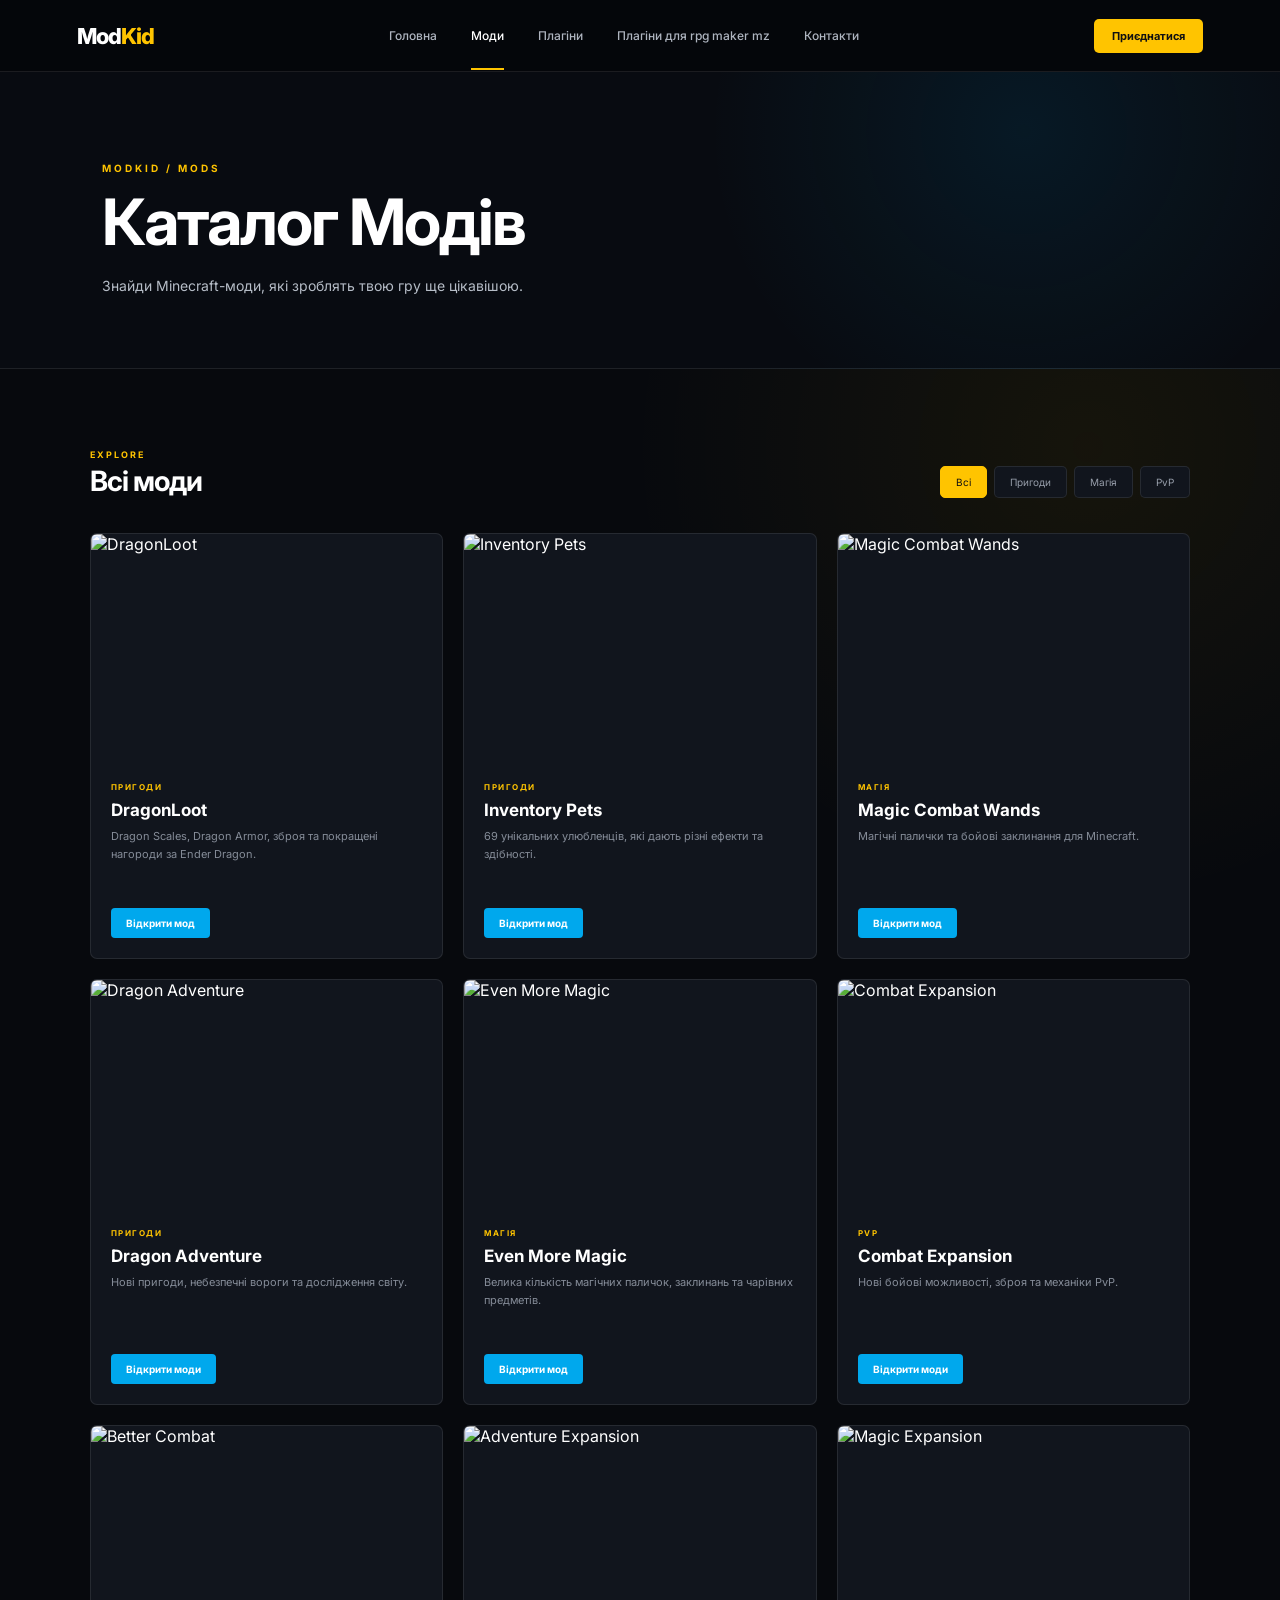
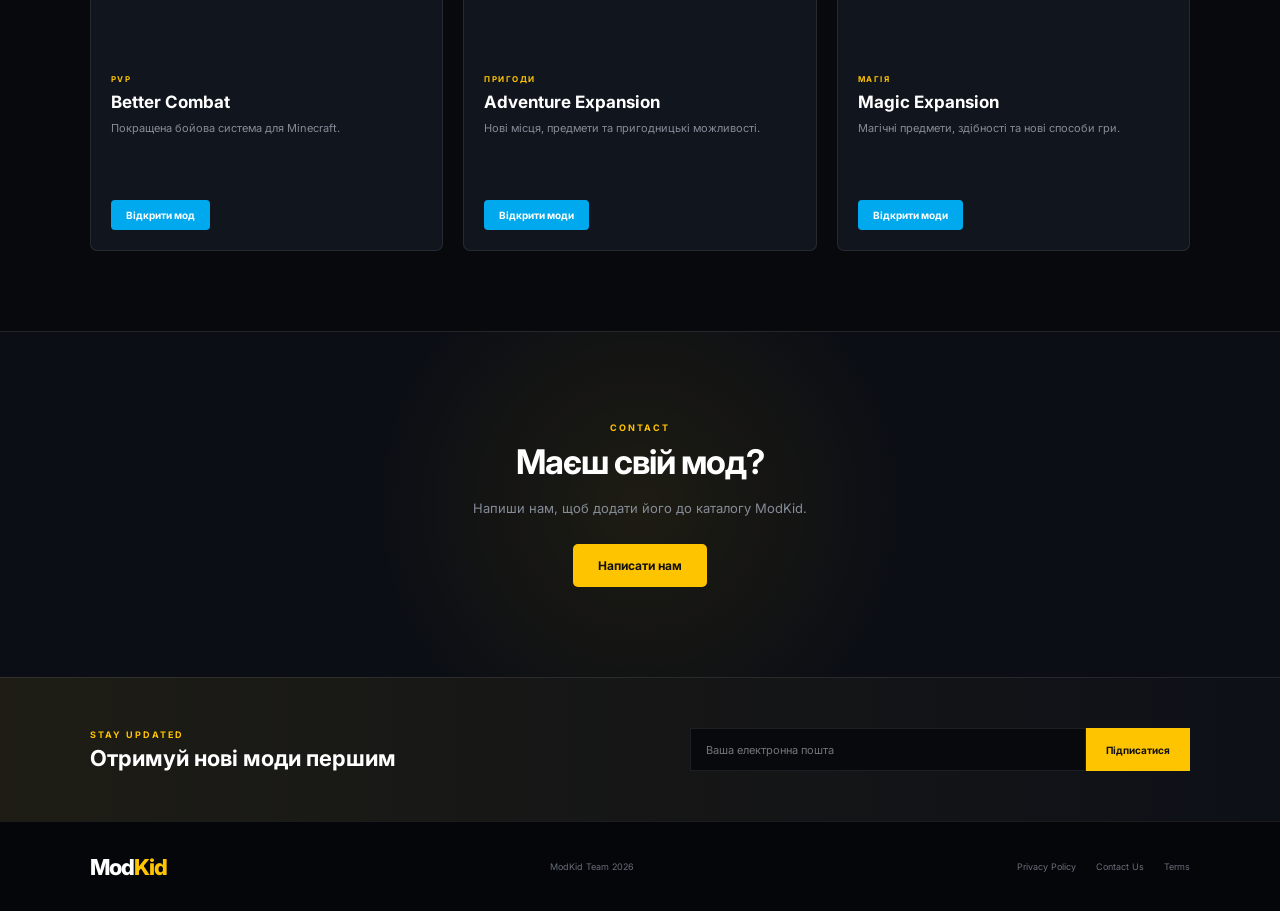
==== commit 081b90ad: "coment" ====
--- a/mods.html
+++ b/mods.html
@@ -41,7 +41,9 @@
         <a href="plugins.html">
             Плагіни
         </a>
-
+        <a href="mAXplaging.html">
+            Плагіни для rpg maker mz
+        </a>
         <a href="#contacts">
             Контакти
         </a>
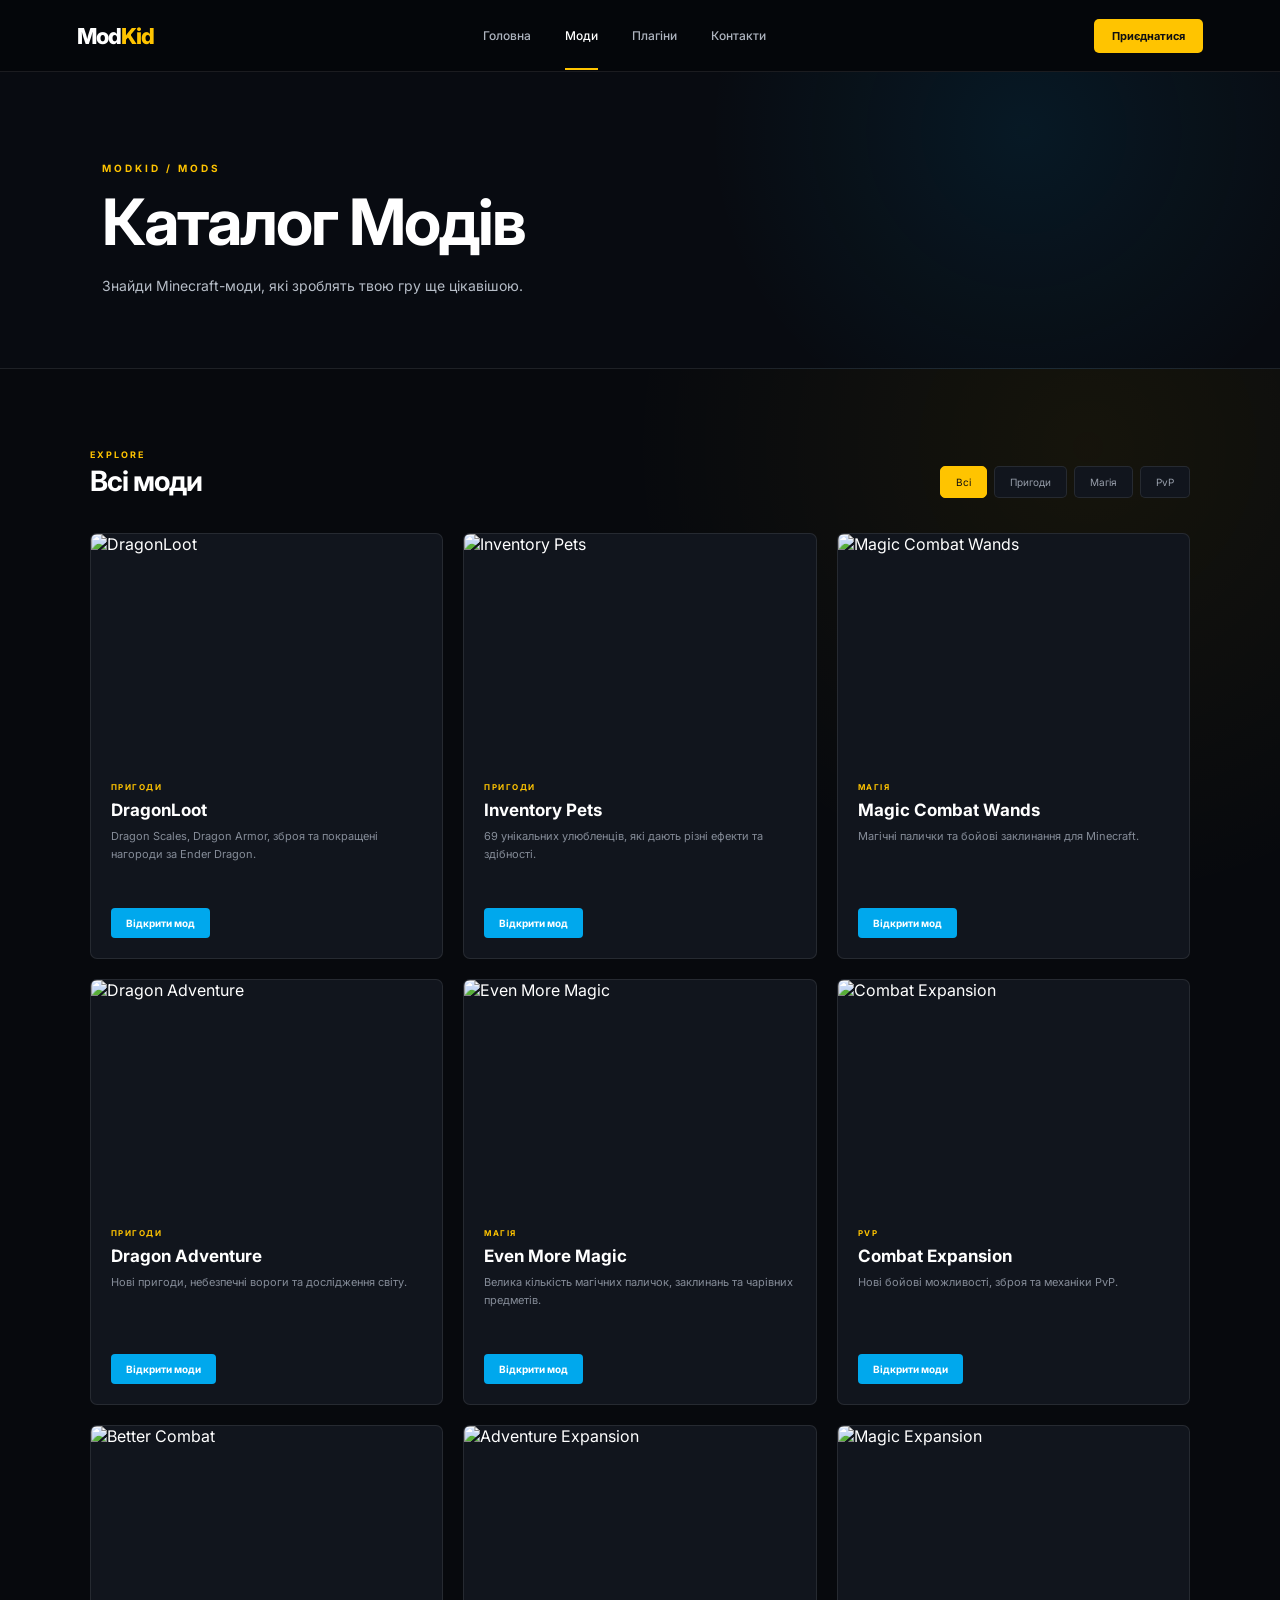
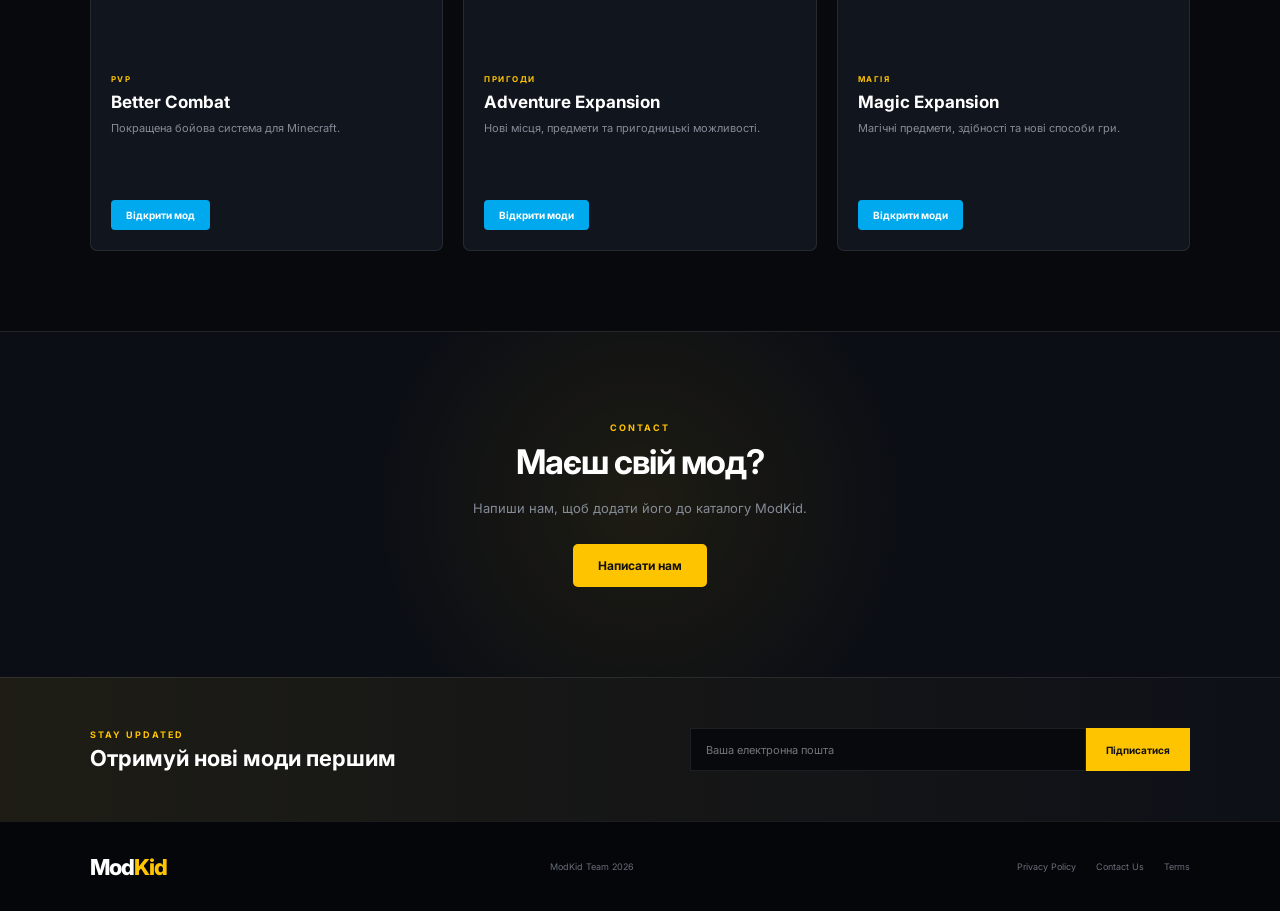
==== commit 6d3d076e: "ga" ====
--- a/mods.html
+++ b/mods.html
@@ -16,7 +16,14 @@
         rel="stylesheet"
         href="style.css"
     >
-
+  <script async src="https://www.googletagmanager.com/gtag/js?id=G-27Y2EXJXCG"></script>
+<script>
+  window.dataLayer = window.dataLayer || [];
+  function gtag(){dataLayer.push(arguments);}
+  gtag('js', new Date());
+
+  gtag('config', 'G-27Y2EXJXCG');
+</script>
 </head>
 
 <body>
@@ -41,9 +48,7 @@
         <a href="plugins.html">
             Плагіни
         </a>
-        <a href="mAXplaging.html">
-            Плагіни для rpg maker mz
-        </a>
+
         <a href="#contacts">
             Контакти
         </a>
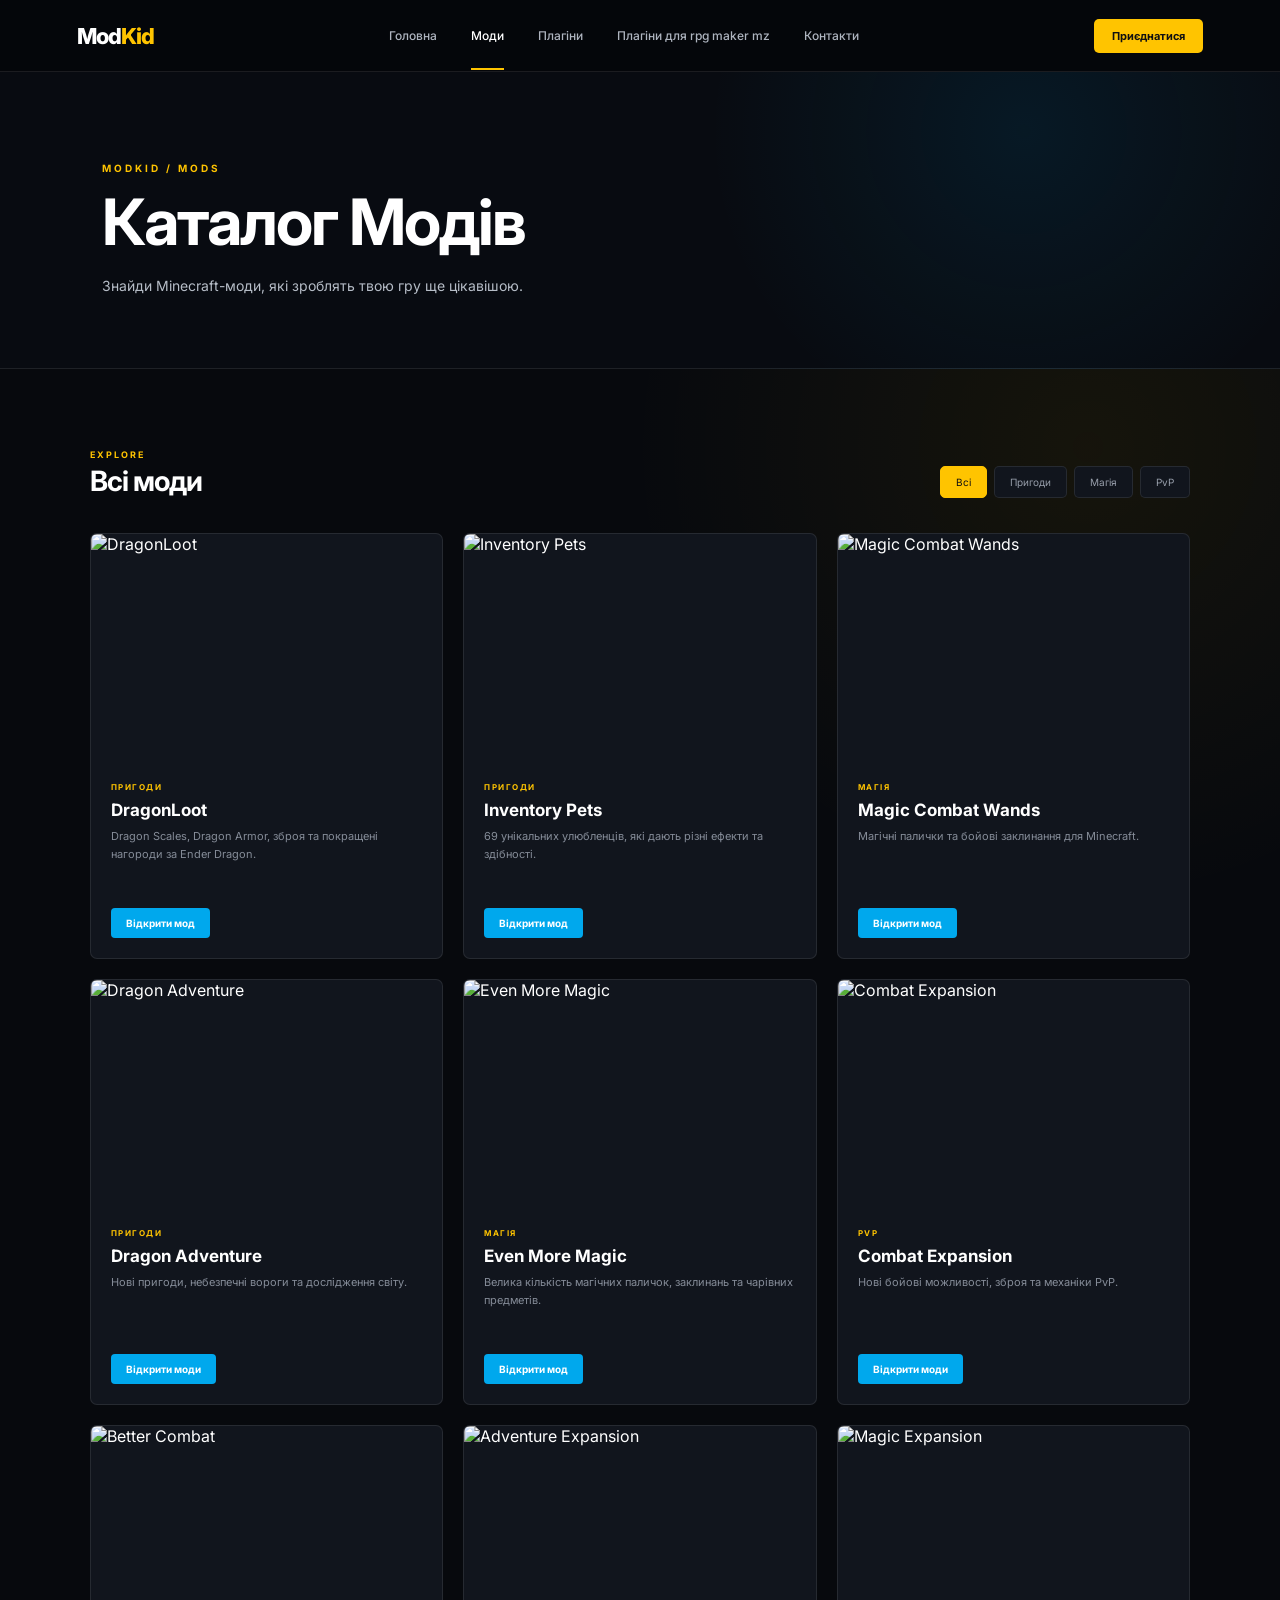
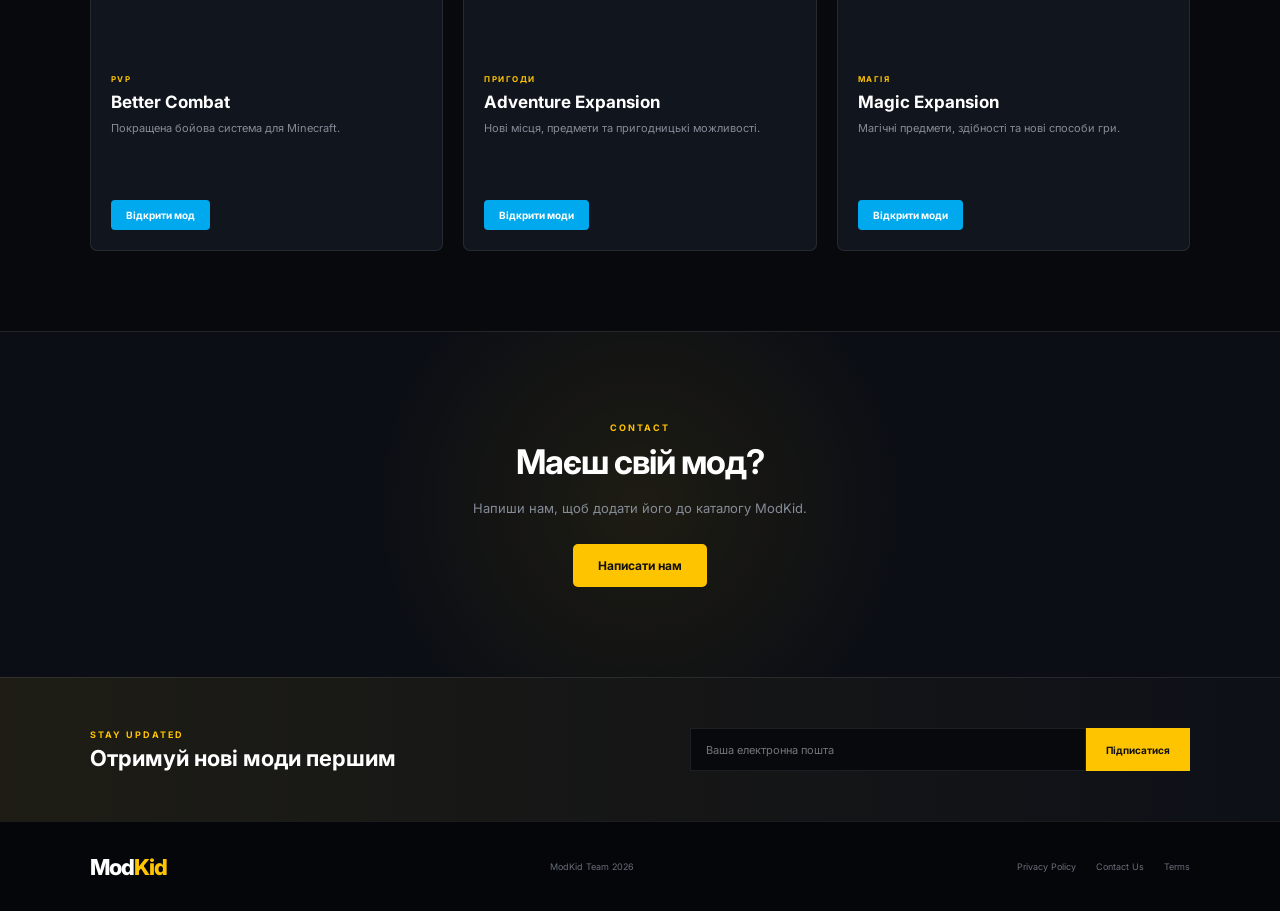
==== commit 7495beb6: "ga" ====
--- a/mods.html
+++ b/mods.html
@@ -1,642 +1,338 @@
 <!doctype html>
 <html lang="uk">
-
-<head>
-
-    <meta charset="UTF-8">
-
-    <meta
-        name="viewport"
-        content="width=device-width, initial-scale=1.0"
-    >
-
-    <title>ModKid — Моди</title>
-
-    <link
-        rel="stylesheet"
-        href="style.css"
-    >
-  <script async src="https://www.googletagmanager.com/gtag/js?id=G-27Y2EXJXCG"></script>
-<script>
-  window.dataLayer = window.dataLayer || [];
-  function gtag(){dataLayer.push(arguments);}
-  gtag('js', new Date());
-
-  gtag('config', 'G-27Y2EXJXCG');
-</script>
-</head>
-
-<body>
-
-
-<header class="header">
-
-    <a href="index.html" class="logo">
-        Mod<span>Kid</span>
-    </a>
-
-    <nav class="nav">
-
-        <a href="index.html">
-            Головна
-        </a>
-
-        <a href="mods.html" class="active">
-            Моди
-        </a>
-
-        <a href="plugins.html">
-            Плагіни
-        </a>
-
-        <a href="#contacts">
-            Контакти
-        </a>
-
-    </nav>
-
-    <a href="#contacts" class="header-button">
-        Приєднатися
-    </a>
-
-</header>
-
-
-<main>
-
-
-<section class="page-title">
-
-    <div class="eyebrow">
-        MODKID / MODS
-    </div>
-
-    <h1>
-        Каталог Модів
-    </h1>
-
-    <p>
-        Знайди Minecraft-моди, які зроблять
-        твою гру ще цікавішою.
-    </p>
-
-</section>
-
-
-<section class="catalog">
-
-    <div class="catalog-header">
-
-        <div>
-
-            <div class="section-label">
-                EXPLORE
+    <head>
+        <meta charset="UTF-8" />
+
+        <meta name="viewport" content="width=device-width, initial-scale=1.0" />
+
+        <title>ModKid — Моди</title>
+
+        <link rel="stylesheet" href="style.css" />
+        <script async src="https://www.googletagmanager.com/gtag/js?id=G-27Y2EXJXCG"></script>
+        <script>
+            window.dataLayer = window.dataLayer || [];
+            function gtag() {
+                dataLayer.push(arguments);
+            }
+            gtag('js', new Date());
+
+            gtag('config', 'G-27Y2EXJXCG');
+        </script>
+    </head>
+
+    <body>
+        <header class="header">
+            <a href="index.html" class="logo"> Mod<span>Kid</span> </a>
+
+            <nav class="nav">
+                <a href="index.html"> Головна </a>
+
+                <a href="mods.html" class="active"> Моди </a>
+
+                <a href="plugins.html"> Плагіни </a>
+                <a href="mAXplaging.html"> Плагіни для rpg maker mz </a>
+                <a href="#contacts"> Контакти </a>
+            </nav>
+
+            <a href="#contacts" class="header-button"> Приєднатися </a>
+        </header>
+
+        <main>
+            <section class="page-title">
+                <div class="eyebrow">MODKID / MODS</div>
+
+                <h1>Каталог Модів</h1>
+
+                <p>Знайди Minecraft-моди, які зроблять твою гру ще цікавішою.</p>
+            </section>
+
+            <section class="catalog">
+                <div class="catalog-header">
+                    <div>
+                        <div class="section-label">EXPLORE</div>
+
+                        <h2>Всі моди</h2>
+                    </div>
+
+                    <div class="filters">
+                        <button class="filter active" data-filter="all">Всі</button>
+
+                        <button class="filter" data-filter="adventure">Пригоди</button>
+
+                        <button class="filter" data-filter="magic">Магія</button>
+
+                        <button class="filter" data-filter="pvp">PvP</button>
+                    </div>
+                </div>
+
+                <div class="catalog-grid">
+                    <article class="catalog-card" data-category="adventure">
+                        <img
+                            class="catalog-image"
+                            src="https://i.ytimg.com/vi/ukEsigiyCAY/maxresdefault.jpg"
+                            alt="DragonLoot" />
+
+                        <div class="catalog-body">
+                            <span class="card-tag"> ПРИГОДИ </span>
+
+                            <h3>DragonLoot</h3>
+
+                            <p>
+                                Dragon Scales, Dragon Armor, зброя та покращені нагороди за Ender
+                                Dragon.
+                            </p>
+
+                            <a
+                                class="blue-button"
+                                href="https://www.curseforge.com/minecraft/mc-mods/dragonloot"
+                                target="_blank">
+                                Відкрити мод
+                            </a>
+                        </div>
+                    </article>
+
+                    <article class="catalog-card" data-category="adventure">
+                        <img
+                            class="catalog-image"
+                            src="https://i.ytimg.com/vi/JNTlKZu7rV4/maxresdefault.jpg"
+                            alt="Inventory Pets" />
+
+                        <div class="catalog-body">
+                            <span class="card-tag"> ПРИГОДИ </span>
+
+                            <h3>Inventory Pets</h3>
+
+                            <p>69 унікальних улюбленців, які дають різні ефекти та здібності.</p>
+
+                            <a
+                                class="blue-button"
+                                href="https://www.curseforge.com/minecraft/mc-mods/inventory-pets"
+                                target="_blank">
+                                Відкрити мод
+                            </a>
+                        </div>
+                    </article>
+
+                    <article class="catalog-card" data-category="magic">
+                        <img
+                            class="catalog-image"
+                            src="https://i.ytimg.com/vi/W-BGACFN1ck/maxresdefault.jpg"
+                            alt="Magic Combat Wands" />
+
+                        <div class="catalog-body">
+                            <span class="card-tag"> МАГІЯ </span>
+
+                            <h3>Magic Combat Wands</h3>
+
+                            <p>Магічні палички та бойові заклинання для Minecraft.</p>
+
+                            <a
+                                class="blue-button"
+                                href="https://www.curseforge.com/minecraft/mc-mods/magic-combat-wands"
+                                target="_blank">
+                                Відкрити мод
+                            </a>
+                        </div>
+                    </article>
+
+                    <article class="catalog-card" data-category="adventure">
+                        <img
+                            class="catalog-image"
+                            src="https://xforgeassets002.xboxlive.com/pf-namespace-b63a0803d3653643/9caeeaf7-bf96-4cbe-a42e-ba5d95ce87ad/DragonAdventure_Screenshot_3.jpg"
+                            alt="Dragon Adventure" />
+
+                        <div class="catalog-body">
+                            <span class="card-tag"> ПРИГОДИ </span>
+
+                            <h3>Dragon Adventure</h3>
+
+                            <p>Нові пригоди, небезпечні вороги та дослідження світу.</p>
+
+                            <a
+                                class="blue-button"
+                                href="https://www.curseforge.com/minecraft/mc-mods"
+                                target="_blank">
+                                Відкрити моди
+                            </a>
+                        </div>
+                    </article>
+
+                    <article class="catalog-card" data-category="magic">
+                        <img
+                            class="catalog-image"
+                            src="https://i.ytimg.com/vi/kxcVQtQiOug/maxresdefault.jpg"
+                            alt="Even More Magic" />
+
+                        <div class="catalog-body">
+                            <span class="card-tag"> МАГІЯ </span>
+
+                            <h3>Even More Magic</h3>
+
+                            <p>
+                                Велика кількість магічних паличок, заклинань та чарівних предметів.
+                            </p>
+
+                            <a
+                                class="blue-button"
+                                href="https://www.curseforge.com/minecraft/mc-mods/even-more-magic"
+                                target="_blank">
+                                Відкрити мод
+                            </a>
+                        </div>
+                    </article>
+
+                    <article class="catalog-card" data-category="pvp">
+                        <img
+                            class="catalog-image"
+                            src="https://cdn.modrinth.com/data/mrwaxWkf/images/d7f8d41d6d65e3daa7ac5bb244a479fda5e04282.png"
+                            alt="Combat Expansion" />
+
+                        <div class="catalog-body">
+                            <span class="card-tag"> PVP </span>
+
+                            <h3>Combat Expansion</h3>
+
+                            <p>Нові бойові можливості, зброя та механіки PvP.</p>
+
+                            <a
+                                class="blue-button"
+                                href="https://www.curseforge.com/minecraft/mc-mods"
+                                target="_blank">
+                                Відкрити моди
+                            </a>
+                        </div>
+                    </article>
+
+                    <article class="catalog-card" data-category="pvp">
+                        <img
+                            class="catalog-image"
+                            src="https://i.ytimg.com/vi/zoLHkWIXzm8/maxresdefault.jpg"
+                            alt="Better Combat" />
+
+                        <div class="catalog-body">
+                            <span class="card-tag"> PVP </span>
+
+                            <h3>Better Combat</h3>
+
+                            <p>Покращена бойова система для Minecraft.</p>
+
+                            <a
+                                class="blue-button"
+                                href="https://www.curseforge.com/minecraft/mc-mods/better-combat-by-daedelus"
+                                target="_blank">
+                                Відкрити мод
+                            </a>
+                        </div>
+                    </article>
+
+                    <article class="catalog-card" data-category="adventure">
+                        <img
+                            class="catalog-image"
+                            src="https://new.planet-mc.net/wp-content/uploads/2026/04/1642079982_1.webp"
+                            alt="Adventure Expansion" />
+
+                        <div class="catalog-body">
+                            <span class="card-tag"> ПРИГОДИ </span>
+
+                            <h3>Adventure Expansion</h3>
+
+                            <p>Нові місця, предмети та пригодницькі можливості.</p>
+
+                            <a
+                                class="blue-button"
+                                href="https://www.curseforge.com/minecraft/mc-mods"
+                                target="_blank">
+                                Відкрити моди
+                            </a>
+                        </div>
+                    </article>
+
+                    <article class="catalog-card" data-category="magic">
+                        <img
+                            class="catalog-image"
+                            src="https://i.tlauncher.org/images/Magic-Expansion-Addon-Thumbnail.png"
+                            alt="Magic Expansion" />
+
+                        <div class="catalog-body">
+                            <span class="card-tag"> МАГІЯ </span>
+
+                            <h3>Magic Expansion</h3>
+
+                            <p>Магічні предмети, здібності та нові способи гри.</p>
+
+                            <a
+                                class="blue-button"
+                                href="https://www.curseforge.com/minecraft/mc-mods"
+                                target="_blank">
+                                Відкрити моди
+                            </a>
+                        </div>
+                    </article>
+                </div>
+            </section>
+
+            <section class="contacts" id="contacts">
+                <div class="section-label">CONTACT</div>
+
+                <h2>Маєш свій мод?</h2>
+
+                <p>Напиши нам, щоб додати його до каталогу ModKid.</p>
+
+                <a href="mailto:modkid@example.com" class="yellow-button"> Написати нам </a>
+            </section>
+
+            <section class="newsletter">
+                <div>
+                    <div class="section-label">STAY UPDATED</div>
+
+                    <h2>Отримуй нові моди першим</h2>
+                </div>
+
+                <div class="subscribe">
+                    <input type="email" placeholder="Ваша електронна пошта" />
+
+                    <button>Підписатися</button>
+                </div>
+            </section>
+        </main>
+
+        <footer class="footer">
+            <div class="logo">Mod<span>Kid</span></div>
+
+            <div>ModKid Team 2026</div>
+
+            <div class="footer-links">
+                <a href="#"> Privacy Policy </a>
+
+                <a href="#contacts"> Contact Us </a>
+
+                <a href="#"> Terms </a>
             </div>
-
-            <h2>
-                Всі моди
-            </h2>
-
-        </div>
-
-
-        <div class="filters">
-
-            <button
-                class="filter active"
-                data-filter="all"
-            >
-                Всі
-            </button>
-
-            <button
-                class="filter"
-                data-filter="adventure"
-            >
-                Пригоди
-            </button>
-
-            <button
-                class="filter"
-                data-filter="magic"
-            >
-                Магія
-            </button>
-
-            <button
-                class="filter"
-                data-filter="pvp"
-            >
-                PvP
-            </button>
-
-        </div>
-
-    </div>
-
-
-    <div class="catalog-grid">
-
-
-        
-
-        <article
-            class="catalog-card"
-            data-category="adventure"
-        >
-
-            <img
-                class="catalog-image"
-                src="https://i.ytimg.com/vi/ukEsigiyCAY/maxresdefault.jpg"
-                alt="DragonLoot"
-            >
-
-            <div class="catalog-body">
-
-                <span class="card-tag">
-                    ПРИГОДИ
-                </span>
-
-                <h3>
-                    DragonLoot
-                </h3>
-
-                <p>
-                    Dragon Scales, Dragon Armor,
-                    зброя та покращені нагороди за Ender Dragon.
-                </p>
-
-                <a
-                    class="blue-button"
-                    href="https://www.curseforge.com/minecraft/mc-mods/dragonloot"
-                    target="_blank"
-                >
-                    Відкрити мод
-                </a>
-
-            </div>
-
-        </article>
-
-
-        
-
-        <article
-            class="catalog-card"
-            data-category="adventure"
-        >
-
-            <img
-                class="catalog-image"
-                src="https://i.ytimg.com/vi/JNTlKZu7rV4/maxresdefault.jpg"
-                alt="Inventory Pets"
-            >
-
-            <div class="catalog-body">
-
-                <span class="card-tag">
-                    ПРИГОДИ
-                </span>
-
-                <h3>
-                    Inventory Pets
-                </h3>
-
-                <p>
-                    69 унікальних улюбленців,
-                    які дають різні ефекти та здібності.
-                </p>
-
-                <a
-                    class="blue-button"
-                    href="https://www.curseforge.com/minecraft/mc-mods/inventory-pets"
-                    target="_blank"
-                >
-                    Відкрити мод
-                </a>
-
-            </div>
-
-        </article>
-
-
-        
-
-        <article
-            class="catalog-card"
-            data-category="magic"
-        >
-
-            <img
-                class="catalog-image"
-                src="https://i.ytimg.com/vi/W-BGACFN1ck/maxresdefault.jpg"
-                alt="Magic Combat Wands"
-            >
-
-            <div class="catalog-body">
-
-                <span class="card-tag">
-                    МАГІЯ
-                </span>
-
-                <h3>
-                    Magic Combat Wands
-                </h3>
-
-                <p>
-                    Магічні палички та бойові
-                    заклинання для Minecraft.
-                </p>
-
-                <a
-                    class="blue-button"
-                    href="https://www.curseforge.com/minecraft/mc-mods/magic-combat-wands"
-                    target="_blank"
-                >
-                    Відкрити мод
-                </a>
-
-            </div>
-
-        </article>
-
-
-        
-
-        <article
-            class="catalog-card"
-            data-category="adventure"
-        >
-
-            <img
-                class="catalog-image"
-                src="https://xforgeassets002.xboxlive.com/pf-namespace-b63a0803d3653643/9caeeaf7-bf96-4cbe-a42e-ba5d95ce87ad/DragonAdventure_Screenshot_3.jpg"
-                alt="Dragon Adventure"
-            >
-
-            <div class="catalog-body">
-
-                <span class="card-tag">
-                    ПРИГОДИ
-                </span>
-
-                <h3>
-                    Dragon Adventure
-                </h3>
-
-                <p>
-                    Нові пригоди, небезпечні вороги
-                    та дослідження світу.
-                </p>
-
-                <a
-                    class="blue-button"
-                    href="https://www.curseforge.com/minecraft/mc-mods"
-                    target="_blank"
-                >
-                    Відкрити моди
-                </a>
-
-            </div>
-
-        </article>
-
-
-        
-
-        <article
-            class="catalog-card"
-            data-category="magic"
-        >
-
-            <img
-                class="catalog-image"
-                src="https://i.ytimg.com/vi/kxcVQtQiOug/maxresdefault.jpg"
-                alt="Even More Magic"
-            >
-
-            <div class="catalog-body">
-
-                <span class="card-tag">
-                    МАГІЯ
-                </span>
-
-                <h3>
-                    Even More Magic
-                </h3>
-
-                <p>
-                    Велика кількість магічних паличок,
-                    заклинань та чарівних предметів.
-                </p>
-
-                <a
-                    class="blue-button"
-                    href="https://www.curseforge.com/minecraft/mc-mods/even-more-magic"
-                    target="_blank"
-                >
-                    Відкрити мод
-                </a>
-
-            </div>
-
-        </article>
-
-
-        
-
-        <article
-            class="catalog-card"
-            data-category="pvp"
-        >
-
-            <img
-                class="catalog-image"
-                src="https://cdn.modrinth.com/data/mrwaxWkf/images/d7f8d41d6d65e3daa7ac5bb244a479fda5e04282.png"
-                alt="Combat Expansion"
-            >
-
-            <div class="catalog-body">
-
-                <span class="card-tag">
-                    PVP
-                </span>
-
-                <h3>
-                    Combat Expansion
-                </h3>
-
-                <p>
-                    Нові бойові можливості,
-                    зброя та механіки PvP.
-                </p>
-
-                <a
-                    class="blue-button"
-                    href="https://www.curseforge.com/minecraft/mc-mods"
-                    target="_blank"
-                >
-                    Відкрити моди
-                </a>
-
-            </div>
-
-        </article>
-
-
-        
-
-        <article
-            class="catalog-card"
-            data-category="pvp"
-        >
-
-            <img
-                class="catalog-image"
-                src="https://i.ytimg.com/vi/zoLHkWIXzm8/maxresdefault.jpg"
-                alt="Better Combat"
-            >
-
-            <div class="catalog-body">
-
-                <span class="card-tag">
-                    PVP
-                </span>
-
-                <h3>
-                    Better Combat
-                </h3>
-
-                <p>
-                    Покращена бойова система
-                    для Minecraft.
-                </p>
-
-                <a
-                    class="blue-button"
-                    href="https://www.curseforge.com/minecraft/mc-mods/better-combat-by-daedelus"
-                    target="_blank"
-                >
-                    Відкрити мод
-                </a>
-
-            </div>
-
-        </article>
-
-
-      
-
-        <article
-            class="catalog-card"
-            data-category="adventure"
-        >
-
-            <img
-                class="catalog-image"
-                src="https://new.planet-mc.net/wp-content/uploads/2026/04/1642079982_1.webp"
-                alt="Adventure Expansion"
-            >
-
-            <div class="catalog-body">
-
-                <span class="card-tag">
-                    ПРИГОДИ
-                </span>
-
-                <h3>
-                    Adventure Expansion
-                </h3>
-
-                <p>
-                    Нові місця, предмети та
-                    пригодницькі можливості.
-                </p>
-
-                <a
-                    class="blue-button"
-                    href="https://www.curseforge.com/minecraft/mc-mods"
-                    target="_blank"
-                >
-                    Відкрити моди
-                </a>
-
-            </div>
-
-        </article>
-
-
-     
-
-        <article
-            class="catalog-card"
-            data-category="magic"
-        >
-
-            <img
-                class="catalog-image"
-                src="https://i.tlauncher.org/images/Magic-Expansion-Addon-Thumbnail.png"
-                alt="Magic Expansion"
-            >
-
-            <div class="catalog-body">
-
-                <span class="card-tag">
-                    МАГІЯ
-                </span>
-
-                <h3>
-                    Magic Expansion
-                </h3>
-
-                <p>
-                    Магічні предмети, здібності
-                    та нові способи гри.
-                </p>
-
-                <a
-                    class="blue-button"
-                    href="https://www.curseforge.com/minecraft/mc-mods"
-                    target="_blank"
-                >
-                    Відкрити моди
-                </a>
-
-            </div>
-
-        </article>
-
-
-    </div>
-
-</section>
-
-
-<section class="contacts" id="contacts">
-
-    <div class="section-label">
-        CONTACT
-    </div>
-
-    <h2>
-        Маєш свій мод?
-    </h2>
-
-    <p>
-        Напиши нам, щоб додати його до каталогу ModKid.
-    </p>
-
-    <a
-        href="mailto:modkid@example.com"
-        class="yellow-button"
-    >
-        Написати нам
-    </a>
-
-</section>
-
-
-<section class="newsletter">
-
-    <div>
-
-        <div class="section-label">
-            STAY UPDATED
-        </div>
-
-        <h2>
-            Отримуй нові моди першим
-        </h2>
-
-    </div>
-
-    <div class="subscribe">
-
-        <input
-            type="email"
-            placeholder="Ваша електронна пошта"
-        >
-
-        <button>
-            Підписатися
-        </button>
-
-    </div>
-
-</section>
-
-
-</main>
-
-
-<footer class="footer">
-
-    <div class="logo">
-        Mod<span>Kid</span>
-    </div>
-
-    <div>
-        ModKid Team 2026
-    </div>
-
-    <div class="footer-links">
-
-        <a href="#">
-            Privacy Policy
-        </a>
-
-        <a href="#contacts">
-            Contact Us
-        </a>
-
-        <a href="#">
-            Terms
-        </a>
-
-    </div>
-
-</footer>
-
-
-<script>
-
-const filters = document.querySelectorAll(".filter");
-const cards = document.querySelectorAll(".catalog-card");
-
-filters.forEach(filter => {
-
-    filter.addEventListener("click", () => {
-
-        filters.forEach(button => {
-            button.classList.remove("active");
-        });
-
-        filter.classList.add("active");
-
-        const category = filter.dataset.filter;
-
-        cards.forEach(card => {
-
-            if (
-                category === "all" ||
-                card.dataset.category === category
-            ) {
-
-                card.style.display = "";
-
-            } else {
-
-                card.style.display = "none";
-
-            }
-
-        });
-
-    });
-
-});
-
-</script>
-
-</body>
-</html>+        </footer>
+
+        <script>
+            const filters = document.querySelectorAll('.filter');
+            const cards = document.querySelectorAll('.catalog-card');
+
+            filters.forEach((filter) => {
+                filter.addEventListener('click', () => {
+                    filters.forEach((button) => {
+                        button.classList.remove('active');
+                    });
+
+                    filter.classList.add('active');
+
+                    const category = filter.dataset.filter;
+
+                    cards.forEach((card) => {
+                        if (category === 'all' || card.dataset.category === category) {
+                            card.style.display = '';
+                        } else {
+                            card.style.display = 'none';
+                        }
+                    });
+                });
+            });
+        </script>
+    </body>
+</html>
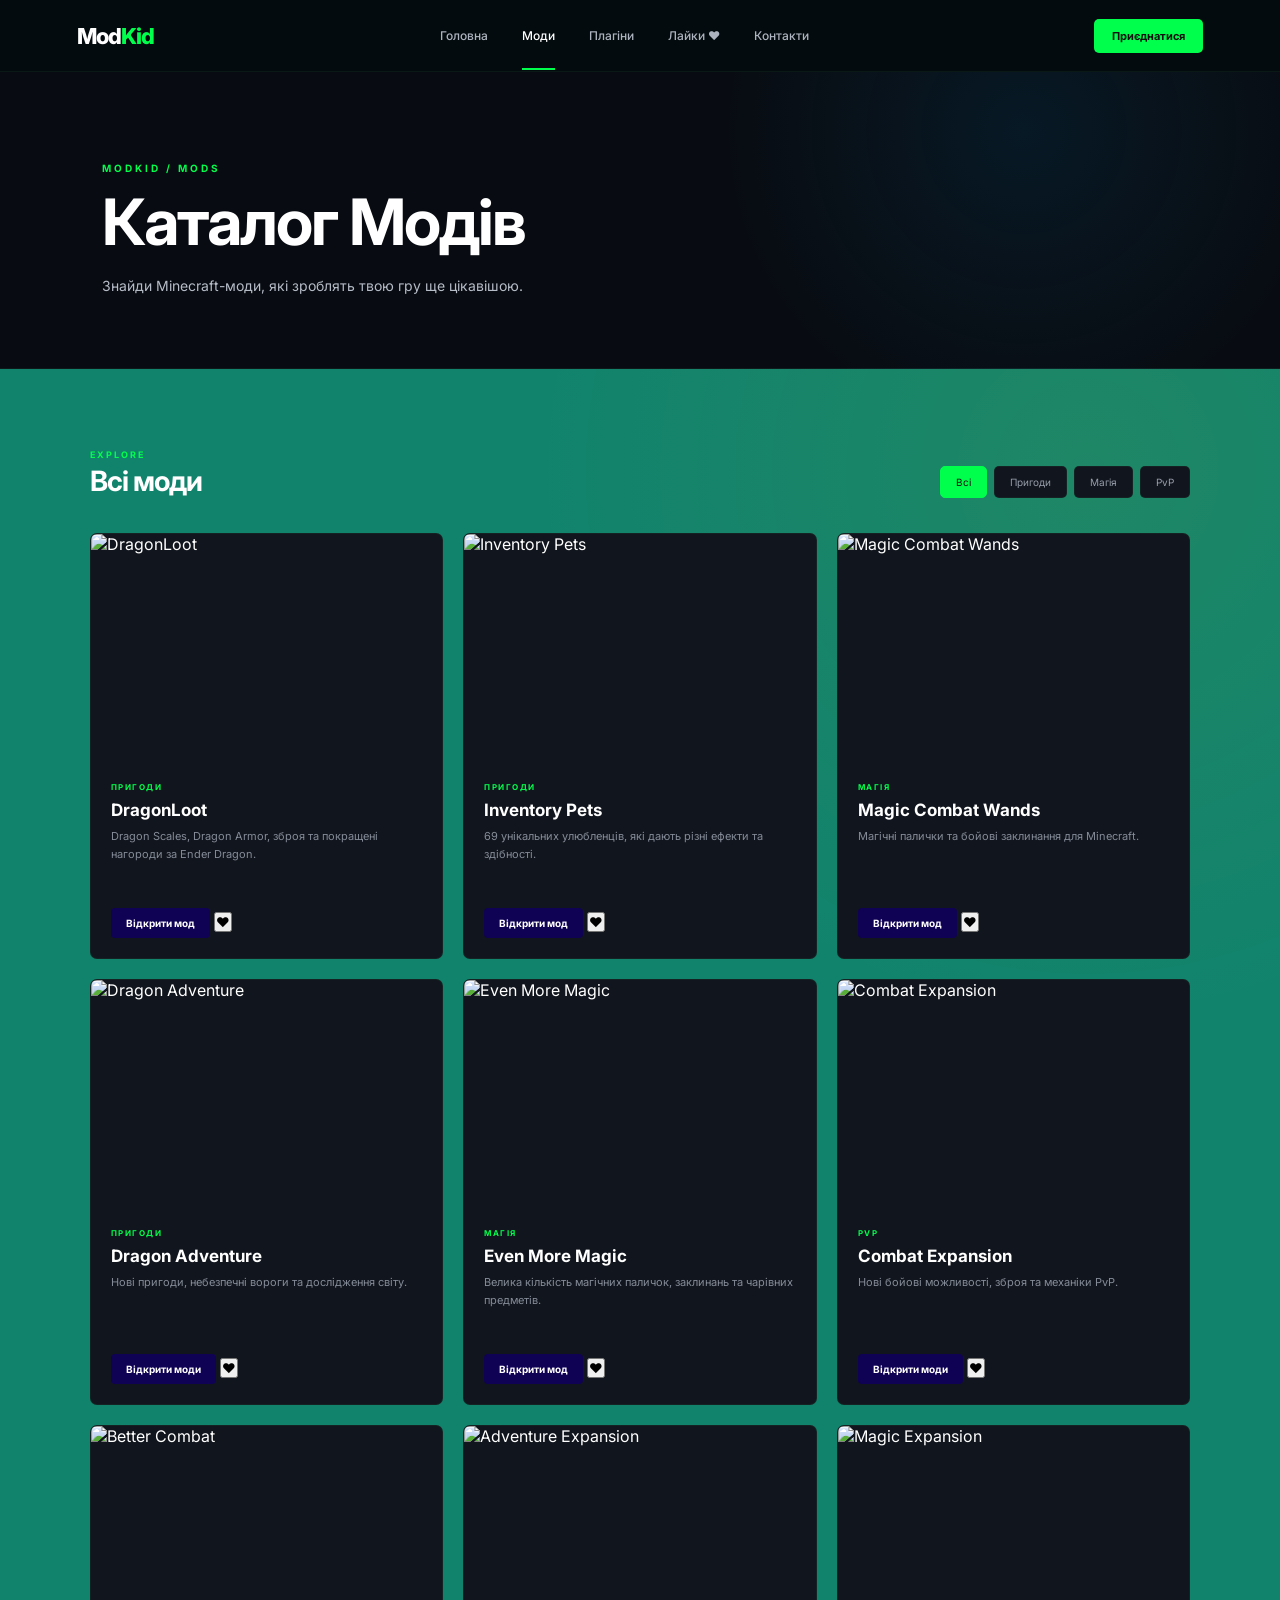
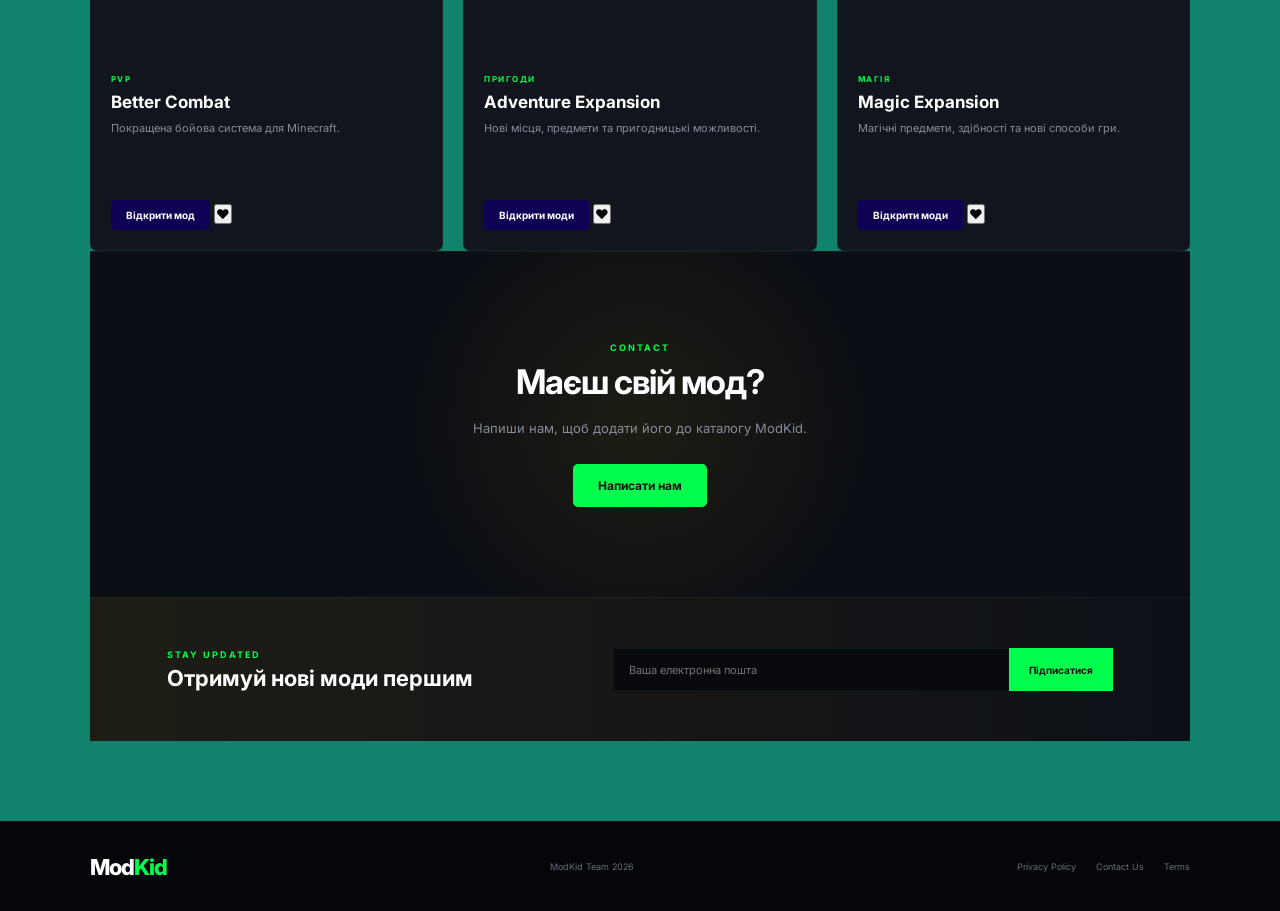
==== commit c125749d: "твій комент" ====
--- a/mods.html
+++ b/mods.html
@@ -1,338 +1,380 @@
 <!doctype html>
 <html lang="uk">
-    <head>
-        <meta charset="UTF-8" />
-
-        <meta name="viewport" content="width=device-width, initial-scale=1.0" />
-
-        <title>ModKid — Моди</title>
-
-        <link rel="stylesheet" href="style.css" />
-        <script async src="https://www.googletagmanager.com/gtag/js?id=G-27Y2EXJXCG"></script>
-        <script>
-            window.dataLayer = window.dataLayer || [];
-            function gtag() {
-                dataLayer.push(arguments);
+<head>
+
+    <meta charset="UTF-8">
+
+    <meta
+        name="viewport"
+        content="width=device-width, initial-scale=1.0"
+    >
+
+    <title>ModKid — Моди</title>
+
+    <link
+        rel="stylesheet"
+        href="style.css"
+    >
+
+</head>
+
+<body>
+
+
+<header class="header">
+
+    <a href="index.html" class="logo">
+        Mod<span>Kid</span>
+    </a>
+
+    <nav class="nav">
+
+        <a href="index.html">
+            Головна
+        </a>
+
+        <a href="mods.html" class="active">
+            Моди
+        </a>
+
+        <a href="plugins.html">
+            Плагіни
+        </a>
+        <a href="favorites.html">
+            Лайки ❤️️
+        </a>
+        <a href="#contacts">
+            Контакти
+        </a>
+
+    </nav>
+
+    <a href="#contacts" class="header-button">
+        Приєднатися
+    </a>
+
+</header>
+
+
+<main>
+
+
+<section class="page-title">
+
+    <div class="eyebrow">
+        MODKID / MODS
+    </div>
+
+    <h1>
+        Каталог Модів
+    </h1>
+
+    <p>
+        Знайди Minecraft-моди, які зроблять
+        твою гру ще цікавішою.
+    </p>
+
+</section>
+
+
+<section class="catalog">
+
+    <div class="catalog-header">
+
+        <div>
+
+            <div class="section-label">
+                EXPLORE
+            </div>
+
+            <h2>
+                Всі моди
+            </h2>
+
+        </div>
+
+
+        <div class="filters">
+
+            <button
+                class="filter active"
+                data-filter="all"
+            >
+                Всі
+            </button>
+
+            <button
+                class="filter"
+                data-filter="adventure"
+            >
+                Пригоди
+            </button>
+
+            <button
+                class="filter"
+                data-filter="magic"
+            >
+                Магія
+            </button>
+
+            <button
+                class="filter"
+                data-filter="pvp"
+            >
+                PvP
+            </button>
+
+        </div>
+
+    </div>
+
+
+    <div class="catalog-grid">
+
+        <article class="catalog-card" data-id="dragonloot" data-category="adventure">
+            <img class="catalog-image" src="https://i.ytimg.com/vi/ukEsigiyCAY/maxresdefault.jpg" alt="DragonLoot">
+            <div class="catalog-body">
+                <span class="card-tag">ПРИГОДИ</span>
+                <h3>DragonLoot</h3>
+                <p>Dragon Scales, Dragon Armor, зброя та покращені нагороди за Ender Dragon.</p>
+                <div class="card-actions">
+                    <a class="blue-button" href="https://www.curseforge.com/minecraft/mc-mods/dragonloot" target="_blank">Відкрити мод</a>
+                    <button class="like-btn" onclick="toggleLike('dragonloot')">❤️</button>
+                </div>
+            </div>
+        </article>
+
+        <article class="catalog-card" data-id="inventory-pets" data-category="adventure">
+            <img class="catalog-image" src="https://i.ytimg.com/vi/JNTlKZu7rV4/maxresdefault.jpg" alt="Inventory Pets">
+            <div class="catalog-body">
+                <span class="card-tag">ПРИГОДИ</span>
+                <h3>Inventory Pets</h3>
+                <p>69 унікальних улюбленців, які дають різні ефекти та здібності.</p>
+                <div class="card-actions">
+                    <a class="blue-button" href="https://www.curseforge.com/minecraft/mc-mods/inventory-pets" target="_blank">Відкрити мод</a>
+                    <button class="like-btn" onclick="toggleLike('inventory-pets')">❤️</button>
+                </div>
+            </div>
+        </article>
+
+        <article class="catalog-card" data-id="magic-wands" data-category="magic">
+            <img class="catalog-image" src="https://i.ytimg.com/vi/W-BGACFN1ck/maxresdefault.jpg" alt="Magic Combat Wands">
+            <div class="catalog-body">
+                <span class="card-tag">МАГІЯ</span>
+                <h3>Magic Combat Wands</h3>
+                <p>Магічні палички та бойові заклинання для Minecraft.</p>
+                <div class="card-actions">
+                    <a class="blue-button" href="https://www.curseforge.com/minecraft/mc-mods/magic-combat-wands" target="_blank">Відкрити мод</a>
+                    <button class="like-btn" onclick="toggleLike('magic-wands')">❤️</button>
+                </div>
+            </div>
+        </article>
+
+        <article class="catalog-card" data-id="dragon-adventure" data-category="adventure">
+            <img class="catalog-image" src="https://xforgeassets002.xboxlive.com/pf-namespace-b63a0803d3653643/9caeeaf7-bf96-4cbe-a42e-ba5d95ce87ad/DragonAdventure_Screenshot_3.jpg" alt="Dragon Adventure">
+            <div class="catalog-body">
+                <span class="card-tag">ПРИГОДИ</span>
+                <h3>Dragon Adventure</h3>
+                <p>Нові пригоди, небезпечні вороги та дослідження світу.</p>
+                <div class="card-actions">
+                    <a class="blue-button" href="https://www.curseforge.com/minecraft/mc-mods" target="_blank">Відкрити моди</a>
+                    <button class="like-btn" onclick="toggleLike('dragon-adventure')">❤️</button>
+                </div>
+            </div>
+        </article>
+
+        <article class="catalog-card" data-id="even-more-magic" data-category="magic">
+            <img class="catalog-image" src="https://i.ytimg.com/vi/kxcVQtQiOug/maxresdefault.jpg" alt="Even More Magic">
+            <div class="catalog-body">
+                <span class="card-tag">МАГІЯ</span>
+                <h3>Even More Magic</h3>
+                <p>Велика кількість магічних паличок, заклинань та чарівних предметів.</p>
+                <div class="card-actions">
+                    <a class="blue-button" href="https://www.curseforge.com/minecraft/mc-mods/even-more-magic" target="_blank">Відкрити мод</a>
+                    <button class="like-btn" onclick="toggleLike('even-more-magic')">❤️</button>
+                </div>
+            </div>
+        </article>
+
+        <article class="catalog-card" data-id="combat-expansion" data-category="pvp">
+            <img class="catalog-image" src="https://cdn.modrinth.com/data/mrwaxWkf/images/d7f8d41d6d65e3daa7ac5bb244a479fda5e04282.png" alt="Combat Expansion">
+            <div class="catalog-body">
+                <span class="card-tag">PVP</span>
+                <h3>Combat Expansion</h3>
+                <p>Нові бойові можливості, зброя та механіки PvP.</p>
+                <div class="card-actions">
+                    <a class="blue-button" href="https://www.curseforge.com/minecraft/mc-mods" target="_blank">Відкрити моди</a>
+                    <button class="like-btn" onclick="toggleLike('combat-expansion')">❤️</button>
+                </div>
+            </div>
+        </article>
+
+        <article class="catalog-card" data-id="better-combat" data-category="pvp">
+            <img class="catalog-image" src="https://i.ytimg.com/vi/zoLHkWIXzm8/maxresdefault.jpg" alt="Better Combat">
+            <div class="catalog-body">
+                <span class="card-tag">PVP</span>
+                <h3>Better Combat</h3>
+                <p>Покращена бойова система для Minecraft.</p>
+                <div class="card-actions">
+                    <a class="blue-button" href="https://www.curseforge.com/minecraft/mc-mods/better-combat-by-daedelus" target="_blank">Відкрити мод</a>
+                    <button class="like-btn" onclick="toggleLike('better-combat')">❤️</button>
+                </div>
+            </div>
+        </article>
+
+        <article class="catalog-card" data-id="adventure-expansion" data-category="adventure">
+            <img class="catalog-image" src="https://new.planet-mc.net/wp-content/uploads/2026/04/1642079982_1.webp" alt="Adventure Expansion">
+            <div class="catalog-body">
+                <span class="card-tag">ПРИГОДИ</span>
+                <h3>Adventure Expansion</h3>
+                <p>Нові місця, предмети та пригодницькі можливості.</p>
+                <div class="card-actions">
+                    <a class="blue-button" href="https://www.curseforge.com/minecraft/mc-mods" target="_blank">Відкрити моди</a>
+                    <button class="like-btn" onclick="toggleLike('adventure-expansion')">❤️</button>
+                </div>
+            </div>
+        </article>
+
+        <article class="catalog-card" data-id="magic-expansion" data-category="magic">
+            <img class="catalog-image" src="https://i.tlauncher.org/images/Magic-Expansion-Addon-Thumbnail.png" alt="Magic Expansion">
+            <div class="catalog-body">
+                <span class="card-tag">МАГІЯ</span>
+                <h3>Magic Expansion</h3>
+                <p>Магічні предмети, здібності та нові способи гри.</p>
+                <div class="card-actions">
+                    <a class="blue-button" href="https://www.curseforge.com/minecraft/mc-mods" target="_blank">Відкрити моди</a>
+                    <button class="like-btn" onclick="toggleLike('magic-expansion')">❤️</button>
+                </div>
+            </div>
+        </article>
+
+    </div>
+
+<section class="contacts" id="contacts">
+
+    <div class="section-label">
+        CONTACT
+    </div>
+
+    <h2>
+        Маєш свій мод?
+    </h2>
+
+    <p>
+        Напиши нам, щоб додати його до каталогу ModKid.
+    </p>
+
+    <a
+        href="mailto:modkid@example.com"
+        class="yellow-button"
+    >
+        Написати нам
+    </a>
+
+</section>
+
+
+<section class="newsletter">
+
+    <div>
+
+        <div class="section-label">
+            STAY UPDATED
+        </div>
+
+        <h2>
+            Отримуй нові моди першим
+        </h2>
+
+    </div>
+
+    <div class="subscribe">
+
+        <input
+            type="email"
+            placeholder="Ваша електронна пошта"
+        >
+
+        <button>
+            Підписатися
+        </button>
+
+    </div>
+
+</section>
+
+
+</main>
+
+
+<footer class="footer">
+
+    <div class="logo">
+        Mod<span>Kid</span>
+    </div>
+
+    <div>
+        ModKid Team 2026
+    </div>
+
+    <div class="footer-links">
+
+        <a href="#">
+            Privacy Policy
+        </a>
+
+        <a href="#contacts">
+            Contact Us
+        </a>
+
+        <a href="#">
+            Terms
+        </a>
+
+    </div>
+
+</footer>
+
+
+<script>
+
+const filters = document.querySelectorAll(".filter");
+const cards = document.querySelectorAll(".catalog-card");
+
+filters.forEach(filter => {
+
+    filter.addEventListener("click", () => {
+
+        filters.forEach(button => {
+            button.classList.remove("active");
+        });
+
+        filter.classList.add("active");
+
+        const category = filter.dataset.filter;
+
+        cards.forEach(card => {
+
+            if (
+                category === "all" ||
+                card.dataset.category === category
+            ) {
+
+                card.style.display = "";
+
+            } else {
+
+                card.style.display = "none";
+
             }
-            gtag('js', new Date());
-
-            gtag('config', 'G-27Y2EXJXCG');
-        </script>
-    </head>
-
-    <body>
-        <header class="header">
-            <a href="index.html" class="logo"> Mod<span>Kid</span> </a>
-
-            <nav class="nav">
-                <a href="index.html"> Головна </a>
-
-                <a href="mods.html" class="active"> Моди </a>
-
-                <a href="plugins.html"> Плагіни </a>
-                <a href="mAXplaging.html"> Плагіни для rpg maker mz </a>
-                <a href="#contacts"> Контакти </a>
-            </nav>
-
-            <a href="#contacts" class="header-button"> Приєднатися </a>
-        </header>
-
-        <main>
-            <section class="page-title">
-                <div class="eyebrow">MODKID / MODS</div>
-
-                <h1>Каталог Модів</h1>
-
-                <p>Знайди Minecraft-моди, які зроблять твою гру ще цікавішою.</p>
-            </section>
-
-            <section class="catalog">
-                <div class="catalog-header">
-                    <div>
-                        <div class="section-label">EXPLORE</div>
-
-                        <h2>Всі моди</h2>
-                    </div>
-
-                    <div class="filters">
-                        <button class="filter active" data-filter="all">Всі</button>
-
-                        <button class="filter" data-filter="adventure">Пригоди</button>
-
-                        <button class="filter" data-filter="magic">Магія</button>
-
-                        <button class="filter" data-filter="pvp">PvP</button>
-                    </div>
-                </div>
-
-                <div class="catalog-grid">
-                    <article class="catalog-card" data-category="adventure">
-                        <img
-                            class="catalog-image"
-                            src="https://i.ytimg.com/vi/ukEsigiyCAY/maxresdefault.jpg"
-                            alt="DragonLoot" />
-
-                        <div class="catalog-body">
-                            <span class="card-tag"> ПРИГОДИ </span>
-
-                            <h3>DragonLoot</h3>
-
-                            <p>
-                                Dragon Scales, Dragon Armor, зброя та покращені нагороди за Ender
-                                Dragon.
-                            </p>
-
-                            <a
-                                class="blue-button"
-                                href="https://www.curseforge.com/minecraft/mc-mods/dragonloot"
-                                target="_blank">
-                                Відкрити мод
-                            </a>
-                        </div>
-                    </article>
-
-                    <article class="catalog-card" data-category="adventure">
-                        <img
-                            class="catalog-image"
-                            src="https://i.ytimg.com/vi/JNTlKZu7rV4/maxresdefault.jpg"
-                            alt="Inventory Pets" />
-
-                        <div class="catalog-body">
-                            <span class="card-tag"> ПРИГОДИ </span>
-
-                            <h3>Inventory Pets</h3>
-
-                            <p>69 унікальних улюбленців, які дають різні ефекти та здібності.</p>
-
-                            <a
-                                class="blue-button"
-                                href="https://www.curseforge.com/minecraft/mc-mods/inventory-pets"
-                                target="_blank">
-                                Відкрити мод
-                            </a>
-                        </div>
-                    </article>
-
-                    <article class="catalog-card" data-category="magic">
-                        <img
-                            class="catalog-image"
-                            src="https://i.ytimg.com/vi/W-BGACFN1ck/maxresdefault.jpg"
-                            alt="Magic Combat Wands" />
-
-                        <div class="catalog-body">
-                            <span class="card-tag"> МАГІЯ </span>
-
-                            <h3>Magic Combat Wands</h3>
-
-                            <p>Магічні палички та бойові заклинання для Minecraft.</p>
-
-                            <a
-                                class="blue-button"
-                                href="https://www.curseforge.com/minecraft/mc-mods/magic-combat-wands"
-                                target="_blank">
-                                Відкрити мод
-                            </a>
-                        </div>
-                    </article>
-
-                    <article class="catalog-card" data-category="adventure">
-                        <img
-                            class="catalog-image"
-                            src="https://xforgeassets002.xboxlive.com/pf-namespace-b63a0803d3653643/9caeeaf7-bf96-4cbe-a42e-ba5d95ce87ad/DragonAdventure_Screenshot_3.jpg"
-                            alt="Dragon Adventure" />
-
-                        <div class="catalog-body">
-                            <span class="card-tag"> ПРИГОДИ </span>
-
-                            <h3>Dragon Adventure</h3>
-
-                            <p>Нові пригоди, небезпечні вороги та дослідження світу.</p>
-
-                            <a
-                                class="blue-button"
-                                href="https://www.curseforge.com/minecraft/mc-mods"
-                                target="_blank">
-                                Відкрити моди
-                            </a>
-                        </div>
-                    </article>
-
-                    <article class="catalog-card" data-category="magic">
-                        <img
-                            class="catalog-image"
-                            src="https://i.ytimg.com/vi/kxcVQtQiOug/maxresdefault.jpg"
-                            alt="Even More Magic" />
-
-                        <div class="catalog-body">
-                            <span class="card-tag"> МАГІЯ </span>
-
-                            <h3>Even More Magic</h3>
-
-                            <p>
-                                Велика кількість магічних паличок, заклинань та чарівних предметів.
-                            </p>
-
-                            <a
-                                class="blue-button"
-                                href="https://www.curseforge.com/minecraft/mc-mods/even-more-magic"
-                                target="_blank">
-                                Відкрити мод
-                            </a>
-                        </div>
-                    </article>
-
-                    <article class="catalog-card" data-category="pvp">
-                        <img
-                            class="catalog-image"
-                            src="https://cdn.modrinth.com/data/mrwaxWkf/images/d7f8d41d6d65e3daa7ac5bb244a479fda5e04282.png"
-                            alt="Combat Expansion" />
-
-                        <div class="catalog-body">
-                            <span class="card-tag"> PVP </span>
-
-                            <h3>Combat Expansion</h3>
-
-                            <p>Нові бойові можливості, зброя та механіки PvP.</p>
-
-                            <a
-                                class="blue-button"
-                                href="https://www.curseforge.com/minecraft/mc-mods"
-                                target="_blank">
-                                Відкрити моди
-                            </a>
-                        </div>
-                    </article>
-
-                    <article class="catalog-card" data-category="pvp">
-                        <img
-                            class="catalog-image"
-                            src="https://i.ytimg.com/vi/zoLHkWIXzm8/maxresdefault.jpg"
-                            alt="Better Combat" />
-
-                        <div class="catalog-body">
-                            <span class="card-tag"> PVP </span>
-
-                            <h3>Better Combat</h3>
-
-                            <p>Покращена бойова система для Minecraft.</p>
-
-                            <a
-                                class="blue-button"
-                                href="https://www.curseforge.com/minecraft/mc-mods/better-combat-by-daedelus"
-                                target="_blank">
-                                Відкрити мод
-                            </a>
-                        </div>
-                    </article>
-
-                    <article class="catalog-card" data-category="adventure">
-                        <img
-                            class="catalog-image"
-                            src="https://new.planet-mc.net/wp-content/uploads/2026/04/1642079982_1.webp"
-                            alt="Adventure Expansion" />
-
-                        <div class="catalog-body">
-                            <span class="card-tag"> ПРИГОДИ </span>
-
-                            <h3>Adventure Expansion</h3>
-
-                            <p>Нові місця, предмети та пригодницькі можливості.</p>
-
-                            <a
-                                class="blue-button"
-                                href="https://www.curseforge.com/minecraft/mc-mods"
-                                target="_blank">
-                                Відкрити моди
-                            </a>
-                        </div>
-                    </article>
-
-                    <article class="catalog-card" data-category="magic">
-                        <img
-                            class="catalog-image"
-                            src="https://i.tlauncher.org/images/Magic-Expansion-Addon-Thumbnail.png"
-                            alt="Magic Expansion" />
-
-                        <div class="catalog-body">
-                            <span class="card-tag"> МАГІЯ </span>
-
-                            <h3>Magic Expansion</h3>
-
-                            <p>Магічні предмети, здібності та нові способи гри.</p>
-
-                            <a
-                                class="blue-button"
-                                href="https://www.curseforge.com/minecraft/mc-mods"
-                                target="_blank">
-                                Відкрити моди
-                            </a>
-                        </div>
-                    </article>
-                </div>
-            </section>
-
-            <section class="contacts" id="contacts">
-                <div class="section-label">CONTACT</div>
-
-                <h2>Маєш свій мод?</h2>
-
-                <p>Напиши нам, щоб додати його до каталогу ModKid.</p>
-
-                <a href="mailto:modkid@example.com" class="yellow-button"> Написати нам </a>
-            </section>
-
-            <section class="newsletter">
-                <div>
-                    <div class="section-label">STAY UPDATED</div>
-
-                    <h2>Отримуй нові моди першим</h2>
-                </div>
-
-                <div class="subscribe">
-                    <input type="email" placeholder="Ваша електронна пошта" />
-
-                    <button>Підписатися</button>
-                </div>
-            </section>
-        </main>
-
-        <footer class="footer">
-            <div class="logo">Mod<span>Kid</span></div>
-
-            <div>ModKid Team 2026</div>
-
-            <div class="footer-links">
-                <a href="#"> Privacy Policy </a>
-
-                <a href="#contacts"> Contact Us </a>
-
-                <a href="#"> Terms </a>
-            </div>
-        </footer>
-
-        <script>
-            const filters = document.querySelectorAll('.filter');
-            const cards = document.querySelectorAll('.catalog-card');
-
-            filters.forEach((filter) => {
-                filter.addEventListener('click', () => {
-                    filters.forEach((button) => {
-                        button.classList.remove('active');
-                    });
-
-                    filter.classList.add('active');
-
-                    const category = filter.dataset.filter;
-
-                    cards.forEach((card) => {
-                        if (category === 'all' || card.dataset.category === category) {
-                            card.style.display = '';
-                        } else {
-                            card.style.display = 'none';
-                        }
-                    });
-                });
-            });
-        </script>
-    </body>
-</html>
+
+        });
+
+    });
+
+});
+
+</script>
+
+</body>
+</html>
--- a/style.css
+++ b/style.css
@@ -3,12 +3,12 @@
 
 :root {
 
-    --yellow: #ffc400;
+    --yellow: #00ff4c;
     --yellow-light: #ffd633;
 
-    --blue: #00a8ed;
-
-    --black: #07090d;
+    --blue: #0f0254;
+
+    --black: #11836c;
     --dark: #0b0e14;
     --dark-card: #11151d;
 
@@ -17,7 +17,7 @@
     --text: #dfe2e8;
     --muted: #858c98;
 
-    --border: rgba(255,255,255,0.09);
+    --border: rgba(65, 162, 99, 0.09);
 
 }
 
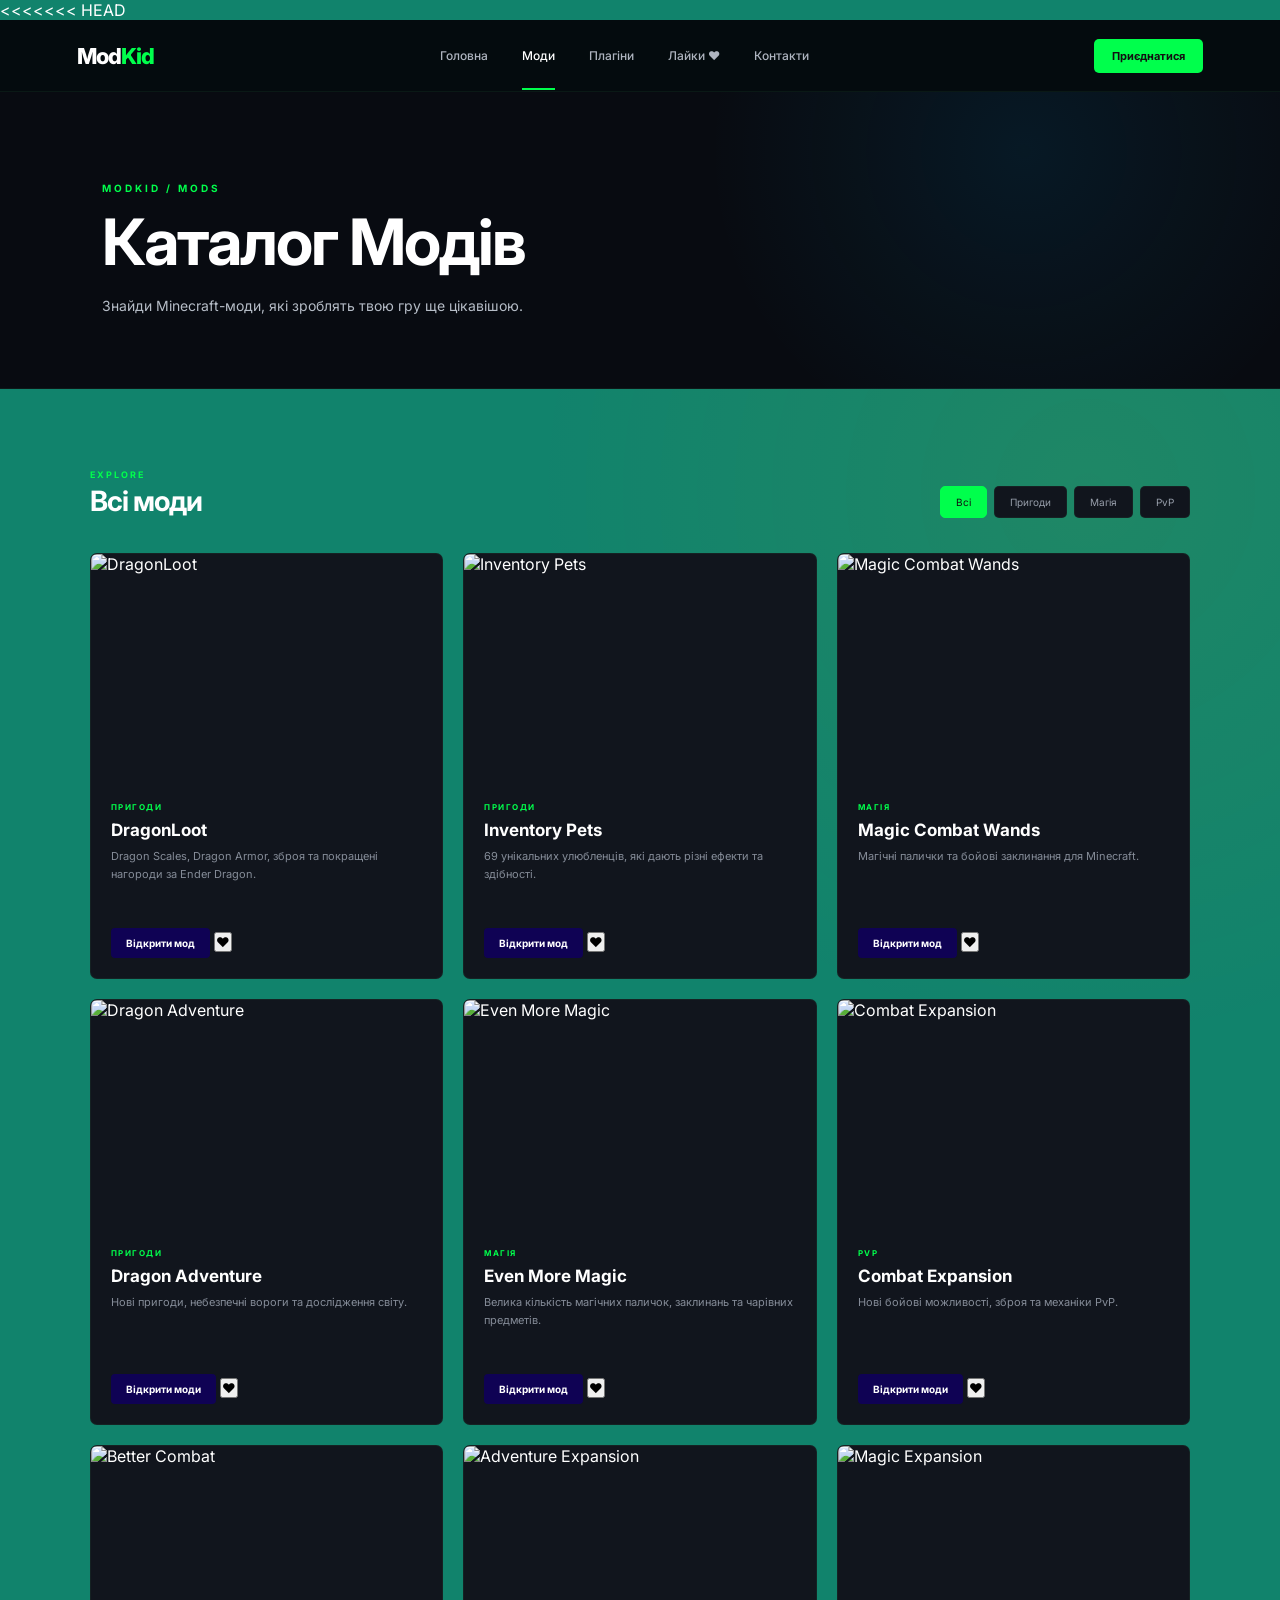
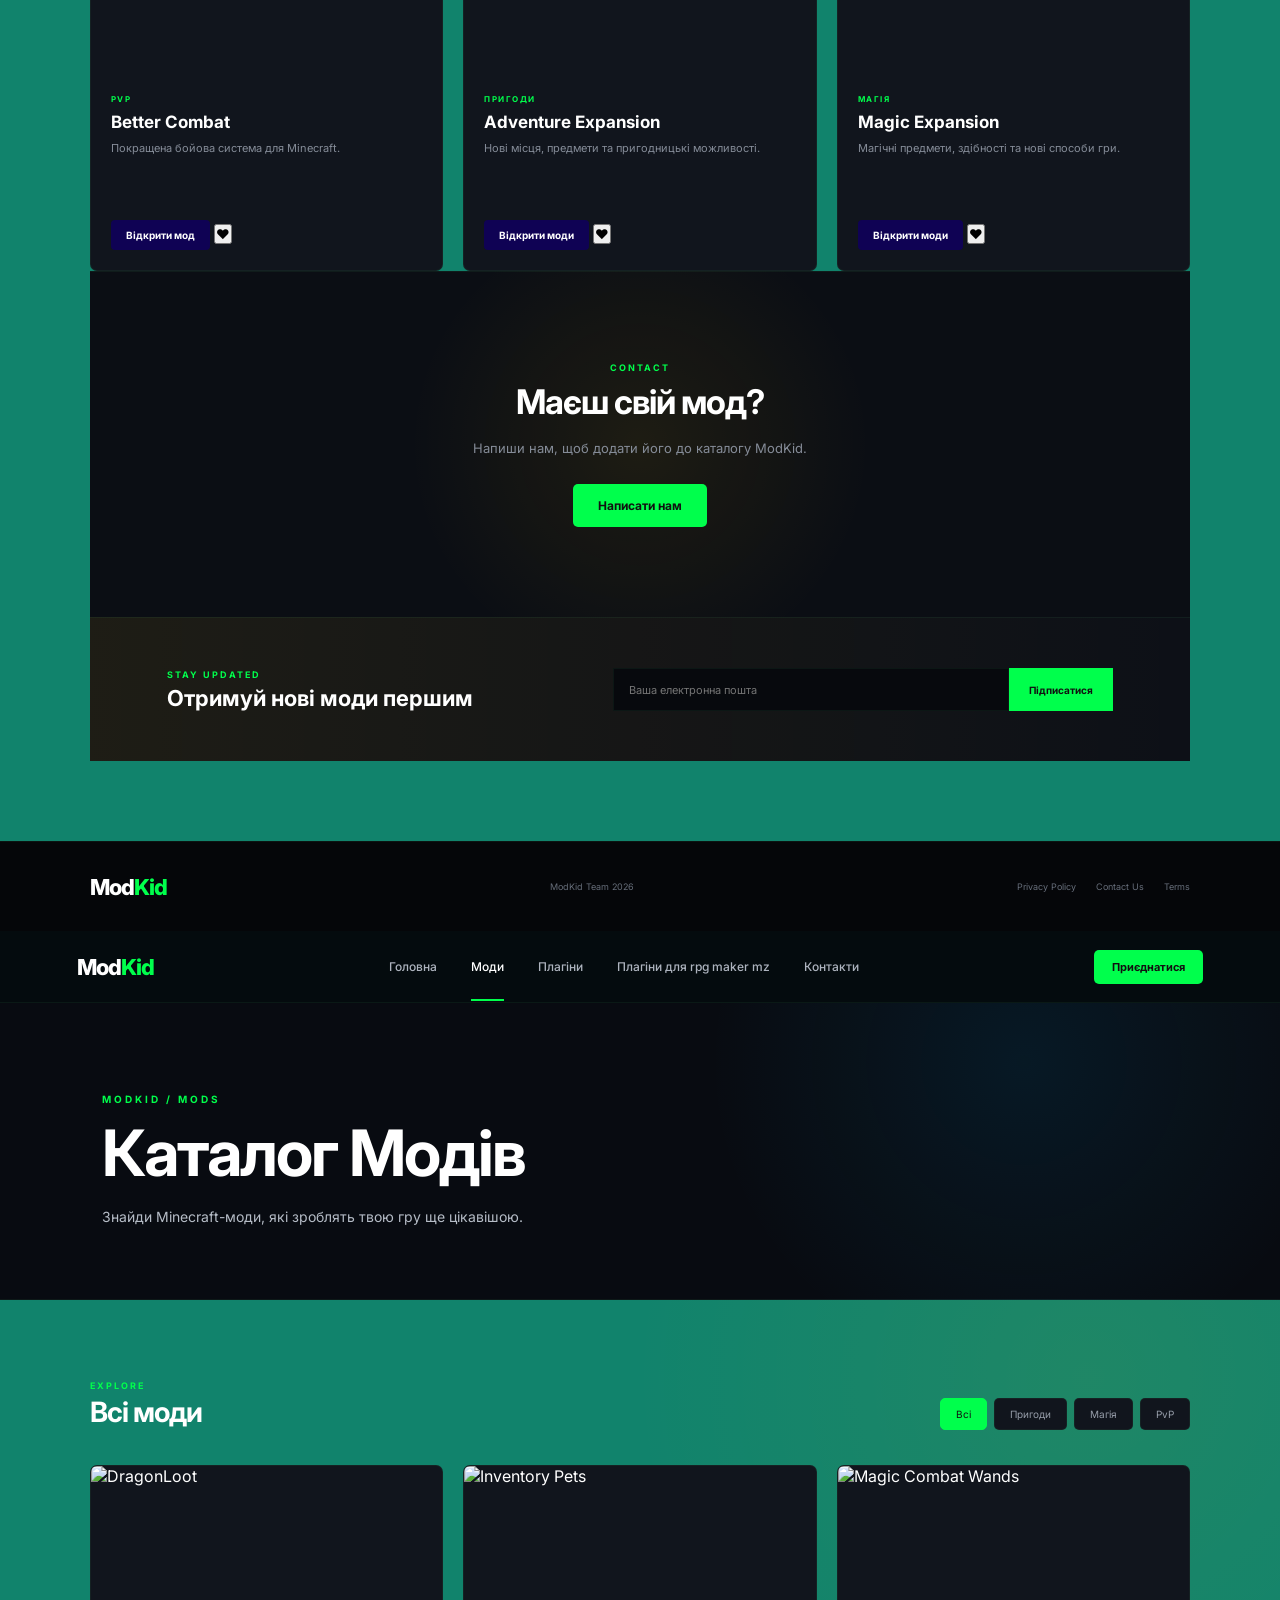
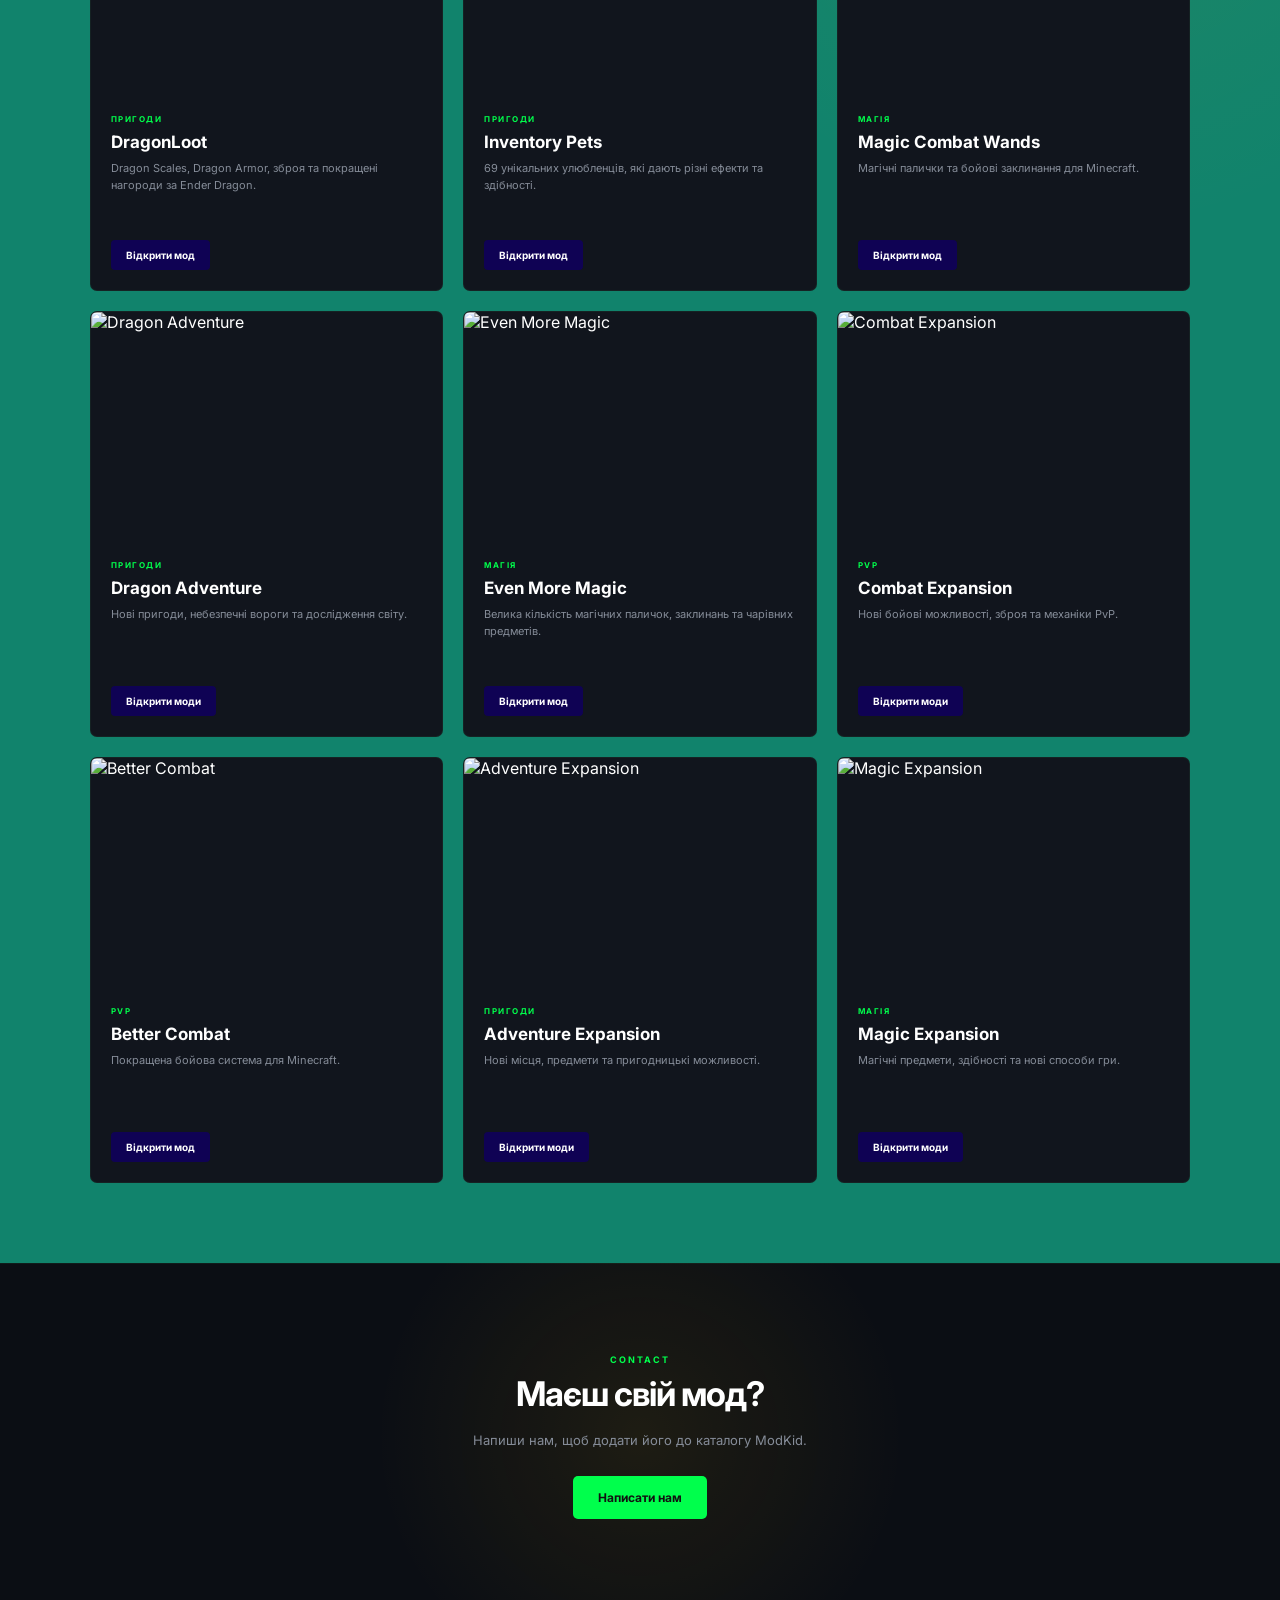
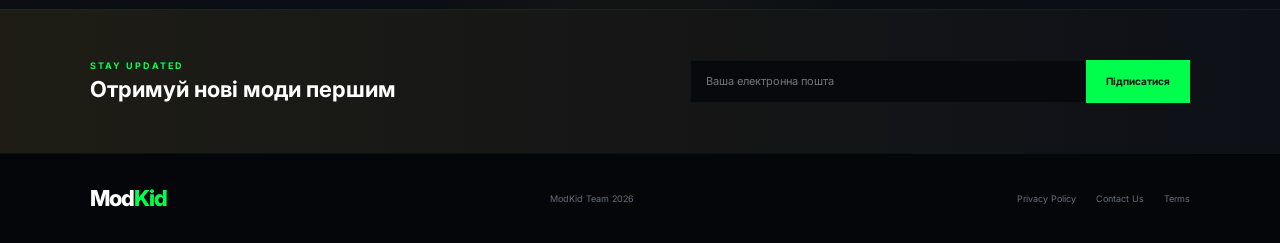
==== commit 567098a1: "твій комент" ====
--- a/mods.html
+++ b/mods.html
@@ -1,5 +1,6 @@
 <!doctype html>
 <html lang="uk">
+<<<<<<< HEAD
 <head>
 
     <meta charset="UTF-8">
@@ -365,16 +366,341 @@
             } else {
 
                 card.style.display = "none";
-
+=======
+    <head>
+        <meta charset="UTF-8" />
+
+        <meta name="viewport" content="width=device-width, initial-scale=1.0" />
+
+        <title>ModKid — Моди</title>
+>>>>>>> 7495beb67d892593eac7b1ed8188c81a0f3878f4
+
+        <link rel="stylesheet" href="style.css" />
+        <script async src="https://www.googletagmanager.com/gtag/js?id=G-27Y2EXJXCG"></script>
+        <script>
+            window.dataLayer = window.dataLayer || [];
+            function gtag() {
+                dataLayer.push(arguments);
             }
-
-        });
-
-    });
-
-});
-
-</script>
-
-</body>
-</html>+            gtag('js', new Date());
+
+            gtag('config', 'G-27Y2EXJXCG');
+        </script>
+    </head>
+
+    <body>
+        <header class="header">
+            <a href="index.html" class="logo"> Mod<span>Kid</span> </a>
+
+            <nav class="nav">
+                <a href="index.html"> Головна </a>
+
+                <a href="mods.html" class="active"> Моди </a>
+
+                <a href="plugins.html"> Плагіни </a>
+                <a href="mAXplaging.html"> Плагіни для rpg maker mz </a>
+                <a href="#contacts"> Контакти </a>
+            </nav>
+
+            <a href="#contacts" class="header-button"> Приєднатися </a>
+        </header>
+
+        <main>
+            <section class="page-title">
+                <div class="eyebrow">MODKID / MODS</div>
+
+                <h1>Каталог Модів</h1>
+
+                <p>Знайди Minecraft-моди, які зроблять твою гру ще цікавішою.</p>
+            </section>
+
+            <section class="catalog">
+                <div class="catalog-header">
+                    <div>
+                        <div class="section-label">EXPLORE</div>
+
+                        <h2>Всі моди</h2>
+                    </div>
+
+                    <div class="filters">
+                        <button class="filter active" data-filter="all">Всі</button>
+
+                        <button class="filter" data-filter="adventure">Пригоди</button>
+
+                        <button class="filter" data-filter="magic">Магія</button>
+
+                        <button class="filter" data-filter="pvp">PvP</button>
+                    </div>
+                </div>
+
+                <div class="catalog-grid">
+                    <article class="catalog-card" data-category="adventure">
+                        <img
+                            class="catalog-image"
+                            src="https://i.ytimg.com/vi/ukEsigiyCAY/maxresdefault.jpg"
+                            alt="DragonLoot" />
+
+                        <div class="catalog-body">
+                            <span class="card-tag"> ПРИГОДИ </span>
+
+                            <h3>DragonLoot</h3>
+
+                            <p>
+                                Dragon Scales, Dragon Armor, зброя та покращені нагороди за Ender
+                                Dragon.
+                            </p>
+
+                            <a
+                                class="blue-button"
+                                href="https://www.curseforge.com/minecraft/mc-mods/dragonloot"
+                                target="_blank">
+                                Відкрити мод
+                            </a>
+                        </div>
+                    </article>
+
+                    <article class="catalog-card" data-category="adventure">
+                        <img
+                            class="catalog-image"
+                            src="https://i.ytimg.com/vi/JNTlKZu7rV4/maxresdefault.jpg"
+                            alt="Inventory Pets" />
+
+                        <div class="catalog-body">
+                            <span class="card-tag"> ПРИГОДИ </span>
+
+                            <h3>Inventory Pets</h3>
+
+                            <p>69 унікальних улюбленців, які дають різні ефекти та здібності.</p>
+
+                            <a
+                                class="blue-button"
+                                href="https://www.curseforge.com/minecraft/mc-mods/inventory-pets"
+                                target="_blank">
+                                Відкрити мод
+                            </a>
+                        </div>
+                    </article>
+
+                    <article class="catalog-card" data-category="magic">
+                        <img
+                            class="catalog-image"
+                            src="https://i.ytimg.com/vi/W-BGACFN1ck/maxresdefault.jpg"
+                            alt="Magic Combat Wands" />
+
+                        <div class="catalog-body">
+                            <span class="card-tag"> МАГІЯ </span>
+
+                            <h3>Magic Combat Wands</h3>
+
+                            <p>Магічні палички та бойові заклинання для Minecraft.</p>
+
+                            <a
+                                class="blue-button"
+                                href="https://www.curseforge.com/minecraft/mc-mods/magic-combat-wands"
+                                target="_blank">
+                                Відкрити мод
+                            </a>
+                        </div>
+                    </article>
+
+                    <article class="catalog-card" data-category="adventure">
+                        <img
+                            class="catalog-image"
+                            src="https://xforgeassets002.xboxlive.com/pf-namespace-b63a0803d3653643/9caeeaf7-bf96-4cbe-a42e-ba5d95ce87ad/DragonAdventure_Screenshot_3.jpg"
+                            alt="Dragon Adventure" />
+
+                        <div class="catalog-body">
+                            <span class="card-tag"> ПРИГОДИ </span>
+
+                            <h3>Dragon Adventure</h3>
+
+                            <p>Нові пригоди, небезпечні вороги та дослідження світу.</p>
+
+                            <a
+                                class="blue-button"
+                                href="https://www.curseforge.com/minecraft/mc-mods"
+                                target="_blank">
+                                Відкрити моди
+                            </a>
+                        </div>
+                    </article>
+
+                    <article class="catalog-card" data-category="magic">
+                        <img
+                            class="catalog-image"
+                            src="https://i.ytimg.com/vi/kxcVQtQiOug/maxresdefault.jpg"
+                            alt="Even More Magic" />
+
+                        <div class="catalog-body">
+                            <span class="card-tag"> МАГІЯ </span>
+
+                            <h3>Even More Magic</h3>
+
+                            <p>
+                                Велика кількість магічних паличок, заклинань та чарівних предметів.
+                            </p>
+
+                            <a
+                                class="blue-button"
+                                href="https://www.curseforge.com/minecraft/mc-mods/even-more-magic"
+                                target="_blank">
+                                Відкрити мод
+                            </a>
+                        </div>
+                    </article>
+
+                    <article class="catalog-card" data-category="pvp">
+                        <img
+                            class="catalog-image"
+                            src="https://cdn.modrinth.com/data/mrwaxWkf/images/d7f8d41d6d65e3daa7ac5bb244a479fda5e04282.png"
+                            alt="Combat Expansion" />
+
+                        <div class="catalog-body">
+                            <span class="card-tag"> PVP </span>
+
+                            <h3>Combat Expansion</h3>
+
+                            <p>Нові бойові можливості, зброя та механіки PvP.</p>
+
+                            <a
+                                class="blue-button"
+                                href="https://www.curseforge.com/minecraft/mc-mods"
+                                target="_blank">
+                                Відкрити моди
+                            </a>
+                        </div>
+                    </article>
+
+                    <article class="catalog-card" data-category="pvp">
+                        <img
+                            class="catalog-image"
+                            src="https://i.ytimg.com/vi/zoLHkWIXzm8/maxresdefault.jpg"
+                            alt="Better Combat" />
+
+                        <div class="catalog-body">
+                            <span class="card-tag"> PVP </span>
+
+                            <h3>Better Combat</h3>
+
+                            <p>Покращена бойова система для Minecraft.</p>
+
+                            <a
+                                class="blue-button"
+                                href="https://www.curseforge.com/minecraft/mc-mods/better-combat-by-daedelus"
+                                target="_blank">
+                                Відкрити мод
+                            </a>
+                        </div>
+                    </article>
+
+                    <article class="catalog-card" data-category="adventure">
+                        <img
+                            class="catalog-image"
+                            src="https://new.planet-mc.net/wp-content/uploads/2026/04/1642079982_1.webp"
+                            alt="Adventure Expansion" />
+
+                        <div class="catalog-body">
+                            <span class="card-tag"> ПРИГОДИ </span>
+
+                            <h3>Adventure Expansion</h3>
+
+                            <p>Нові місця, предмети та пригодницькі можливості.</p>
+
+                            <a
+                                class="blue-button"
+                                href="https://www.curseforge.com/minecraft/mc-mods"
+                                target="_blank">
+                                Відкрити моди
+                            </a>
+                        </div>
+                    </article>
+
+                    <article class="catalog-card" data-category="magic">
+                        <img
+                            class="catalog-image"
+                            src="https://i.tlauncher.org/images/Magic-Expansion-Addon-Thumbnail.png"
+                            alt="Magic Expansion" />
+
+                        <div class="catalog-body">
+                            <span class="card-tag"> МАГІЯ </span>
+
+                            <h3>Magic Expansion</h3>
+
+                            <p>Магічні предмети, здібності та нові способи гри.</p>
+
+                            <a
+                                class="blue-button"
+                                href="https://www.curseforge.com/minecraft/mc-mods"
+                                target="_blank">
+                                Відкрити моди
+                            </a>
+                        </div>
+                    </article>
+                </div>
+            </section>
+
+            <section class="contacts" id="contacts">
+                <div class="section-label">CONTACT</div>
+
+                <h2>Маєш свій мод?</h2>
+
+                <p>Напиши нам, щоб додати його до каталогу ModKid.</p>
+
+                <a href="mailto:modkid@example.com" class="yellow-button"> Написати нам </a>
+            </section>
+
+            <section class="newsletter">
+                <div>
+                    <div class="section-label">STAY UPDATED</div>
+
+                    <h2>Отримуй нові моди першим</h2>
+                </div>
+
+                <div class="subscribe">
+                    <input type="email" placeholder="Ваша електронна пошта" />
+
+                    <button>Підписатися</button>
+                </div>
+            </section>
+        </main>
+
+        <footer class="footer">
+            <div class="logo">Mod<span>Kid</span></div>
+
+            <div>ModKid Team 2026</div>
+
+            <div class="footer-links">
+                <a href="#"> Privacy Policy </a>
+
+                <a href="#contacts"> Contact Us </a>
+
+                <a href="#"> Terms </a>
+            </div>
+        </footer>
+
+        <script>
+            const filters = document.querySelectorAll('.filter');
+            const cards = document.querySelectorAll('.catalog-card');
+
+            filters.forEach((filter) => {
+                filter.addEventListener('click', () => {
+                    filters.forEach((button) => {
+                        button.classList.remove('active');
+                    });
+
+                    filter.classList.add('active');
+
+                    const category = filter.dataset.filter;
+
+                    cards.forEach((card) => {
+                        if (category === 'all' || card.dataset.category === category) {
+                            card.style.display = '';
+                        } else {
+                            card.style.display = 'none';
+                        }
+                    });
+                });
+            });
+        </script>
+    </body>
+</html>
